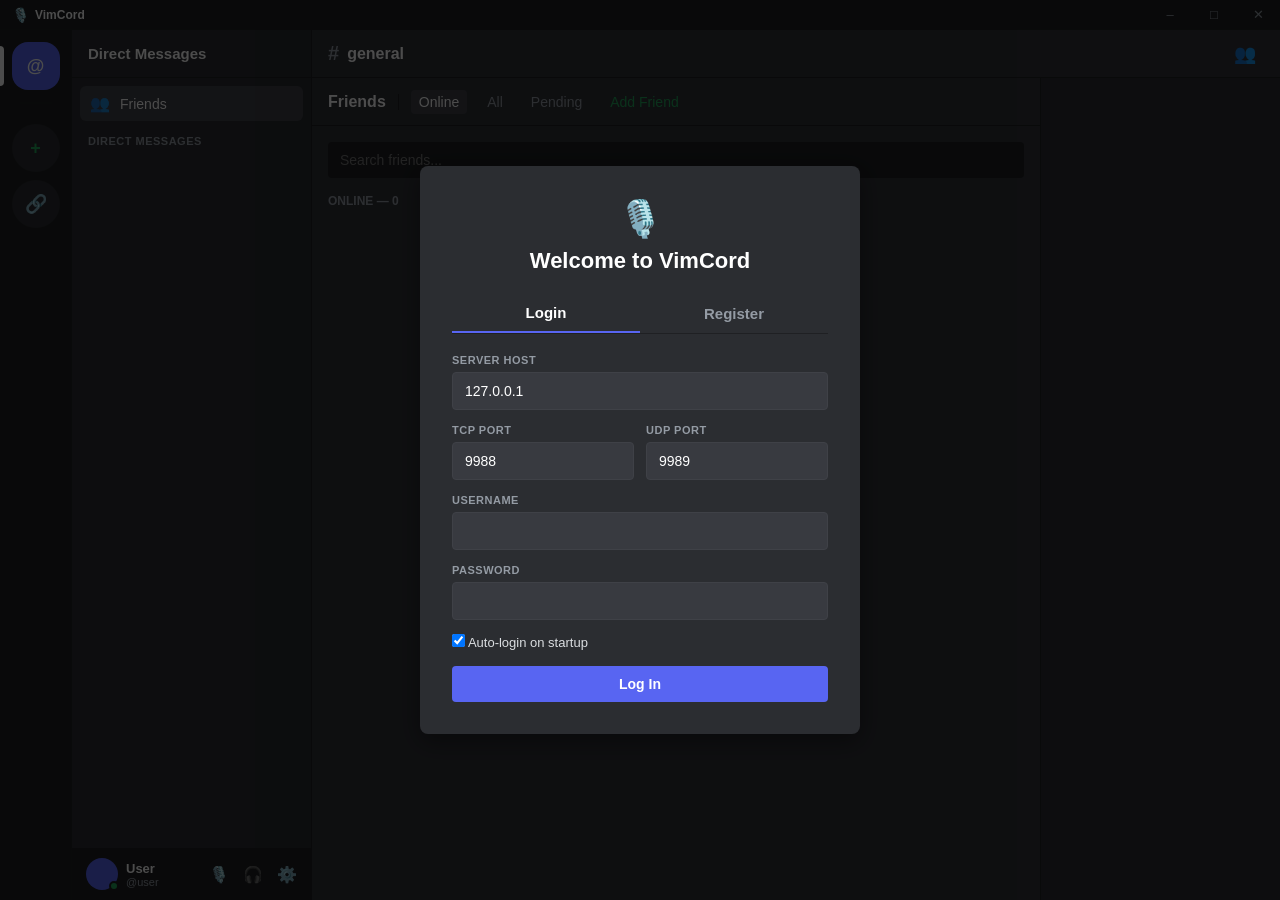
==== vimcord/client/web/index.html @ 722d2dd7 "Migrate client to pywebview, add Ctrl+V clipboard paste, global PTT, background upload & localized t" ====
<!DOCTYPE html>
<html lang="en">
<head>
    <meta charset="UTF-8">
    <meta name="viewport" content="width=device-width, initial-scale=1.0">
    <title>VimCord</title>
    <link rel="stylesheet" href="css/style.css">
</head>
<body class="theme-dark">
    <!-- Window Titlebar -->
    <div id="titlebar">
        <div class="titlebar-drag">
            <span class="app-icon">🎙️</span>
            <span class="app-title">VimCord</span>
            <span id="titlebar-sub"></span>
        </div>
        <div class="titlebar-controls">
            <button class="tb-btn tb-min" id="btn-win-min" title="Minimize">&#8211;</button>
            <button class="tb-btn tb-max" id="btn-win-max" title="Maximize">&#9633;</button>
            <button class="tb-btn tb-close" id="btn-win-close" title="Close to Tray">&#10005;</button>
        </div>
    </div>

    <!-- Main App Container -->
    <div id="app-container">
        <!-- 1. Left Server Rail (72px) -->
        <nav id="server-rail">
            <button class="rail-btn home-btn active" id="btn-rail-home" title="Direct Messages">
                <span class="rail-icon">@</span>
                <div class="pill-indicator"></div>
            </button>
            <div class="rail-separator"></div>
            <div id="server-rail-list"></div>
            <button class="rail-btn add-server-btn" id="btn-rail-add" title="Create a Server">
                <span class="rail-icon">+</span>
            </button>
            <button class="rail-btn join-server-btn" id="btn-rail-join" title="Join Server via Invite">
                <span class="rail-icon">🔗</span>
            </button>
        </nav>

        <!-- 2. Sidebar (240px) -->
        <aside id="sidebar">
            <div id="sidebar-header">
                <div id="sidebar-title">Direct Messages</div>
                <button id="btn-create-channel" class="header-icon-btn hidden" title="Create Channel">+</button>
                <button id="btn-server-invite" class="header-icon-btn hidden" title="Server Invite">🔗</button>
            </div>

            <div id="sidebar-content">
                <!-- Home Sidebar -->
                <div id="home-sidebar" class="sidebar-section">
                    <button class="sidebar-item active" id="btn-tab-friends">
                        <span class="item-icon">👥</span>
                        <span class="item-name" data-i18n="friends">Friends</span>
                        <span id="pending-badge" class="badge hidden">0</span>
                    </button>
                    <div class="sidebar-subheader" data-i18n="direct_messages">DIRECT MESSAGES</div>
                    <div id="dm-list"></div>
                </div>

                <!-- Server Sidebar -->
                <div id="server-sidebar" class="sidebar-section hidden">
                    <div class="sidebar-subheader" data-i18n="text_channels">TEXT CHANNELS</div>
                    <div id="text-channel-list"></div>
                    <div class="sidebar-subheader" data-i18n="voice_channels">VOICE CHANNELS</div>
                    <div id="voice-channel-list"></div>
                </div>
            </div>

            <!-- Voice Connected Bar -->
            <div id="voice-status-bar" class="hidden">
                <div class="voice-status-left">
                    <div class="voice-status-icon">📶</div>
                    <div class="voice-status-info">
                        <div class="voice-status-title" data-i18n="voice_connected">Voice Connected</div>
                        <div id="voice-status-channel" class="voice-status-sub">General / 24ms</div>
                    </div>
                </div>
                <div class="voice-status-actions">
                    <button id="btn-voice-screenshare" class="voice-action-btn" title="Screen Share">🖥️</button>
                    <button id="btn-voice-disconnect" class="voice-action-btn disconnect-btn" title="Disconnect">📞</button>
                </div>
            </div>

            <!-- User Profile Bottom Bar -->
            <div id="user-panel">
                <div id="user-panel-profile">
                    <div class="avatar-wrap">
                        <div id="user-panel-avatar" class="avatar"></div>
                        <div class="status-dot status-online"></div>
                    </div>
                    <div class="user-panel-names">
                        <div id="user-panel-display" class="name-display">User</div>
                        <div id="user-panel-sub" class="name-sub">@user</div>
                    </div>
                </div>
                <div class="user-panel-controls">
                    <button id="btn-toggle-mic" class="control-btn" title="Mute Microphone">🎙️</button>
                    <button id="btn-toggle-deafen" class="control-btn" title="Deafen Audio">🎧</button>
                    <button id="btn-open-settings" class="control-btn" title="Settings">⚙️</button>
                </div>
            </div>
        </aside>

        <!-- 3. Main Workspace Area -->
        <main id="main-content">
            <header id="main-header">
                <div class="header-left">
                    <span id="channel-header-icon" class="header-prefix">#</span>
                    <span id="channel-header-title" class="header-title">general</span>
                    <span id="channel-header-desc" class="header-desc"></span>
                </div>
                <div class="header-right">
                    <button id="btn-header-call" class="header-btn hidden" title="Start Call">📞</button>
                    <button id="btn-toggle-members" class="header-btn" title="Toggle Member List">👥</button>
                </div>
            </header>

            <div id="workspace-container">
                <!-- View 1: Friends View -->
                <div id="view-friends" class="workspace-view">
                    <div class="friends-nav">
                        <div class="friends-tabs">
                            <span class="friends-tab-title" data-i18n="friends">Friends</span>
                            <div class="tab-divider"></div>
                            <button class="friends-tab active" data-tab="online" data-i18n="online">Online</button>
                            <button class="friends-tab" data-tab="all" data-i18n="all">All</button>
                            <button class="friends-tab" data-tab="pending" data-i18n="pending">Pending</button>
                            <button class="friends-tab tab-add" data-tab="add" data-i18n="add_friend">Add Friend</button>
                        </div>
                    </div>
                    <div id="friends-tab-content">
                        <div id="friends-list-container">
                            <div class="search-box">
                                <input type="text" id="friends-search" placeholder="Search friends...">
                            </div>
                            <div class="friends-count-label" id="friends-count-label">ONLINE — 0</div>
                            <div id="friends-items-list"></div>
                        </div>
                        <div id="friends-add-container" class="hidden">
                            <h3 data-i18n="add_friend">ADD FRIEND</h3>
                            <p class="add-desc">You can add friends with their VimCord username.</p>
                            <div class="add-friend-input-box">
                                <input type="text" id="input-add-friend-name" placeholder="Enter username...">
                                <button id="btn-send-friend-req" class="btn-primary">Send Friend Request</button>
                            </div>
                            <div id="add-friend-status" class="status-msg"></div>
                        </div>
                    </div>
                </div>

                <!-- View 2: Chat View -->
                <div id="view-chat" class="workspace-view hidden">
                    <!-- Direct Call Widget -->
                    <div id="dm-call-widget" class="hidden">
                        <div class="dm-call-header">
                            <div class="dm-call-title">
                                <span class="dm-call-pulsing-dot"></span>
                                <span id="dm-call-status-text">In Call</span>
                                <span id="dm-call-timer">00:00</span>
                            </div>
                            <div class="dm-call-controls">
                                <button id="btn-call-screenshare" class="call-ctrl-btn" title="Share Screen">🖥️</button>
                                <button id="btn-call-end" class="call-ctrl-btn call-end-btn" title="End Call">📞</button>
                            </div>
                        </div>
                        <div class="dm-call-stage">
                            <div class="dm-call-card" id="call-card-peer">
                                <div class="call-avatar" id="call-peer-avatar"></div>
                                <div class="call-name" id="call-peer-name">User</div>
                            </div>
                            <div class="dm-call-card" id="call-card-my">
                                <div class="call-avatar" id="call-my-avatar"></div>
                                <div class="call-name" id="call-my-name">You</div>
                            </div>
                            <div id="dm-call-screen-container" class="hidden">
                                <img id="dm-call-screen-img" alt="Screen Stream">
                                <div class="screen-streamer-tag" id="dm-call-streamer-name">Stream</div>
                            </div>
                        </div>
                    </div>

                    <!-- Messages Feed -->
                    <div id="chat-messages-container">
                        <div id="chat-messages-list"></div>
                    </div>

                    <!-- Chat Input Composer -->
                    <div id="chat-composer">
                        <div id="attachment-preview-strip" class="hidden">
                            <div class="preview-thumbnail-box">
                                <img id="preview-thumb-img" class="preview-thumb hidden" alt="Thumb">
                                <div id="preview-thumb-icon" class="preview-thumb-icon">📄</div>
                            </div>
                            <div class="preview-details">
                                <div id="preview-filename" class="preview-name">file.png</div>
                                <div id="preview-filesize" class="preview-size">1.2 MB</div>
                            </div>
                            <button id="btn-clear-attachment" class="preview-clear-btn" title="Remove attachment">&#10005;</button>
                        </div>
                        <div class="composer-box">
                            <button id="btn-attach-file" class="composer-action-btn" title="Attach File (max 25MB)">+</button>
                            <input type="text" id="chat-text-input" placeholder="Send message... (Paste image or file with Ctrl+V)">
                            <button id="btn-voice-msg" class="composer-action-btn voice-record-btn" title="Voice Message">🎙️</button>
                        </div>
                    </div>
                </div>

                <!-- View 3: Voice Stage View -->
                <div id="view-voice-stage" class="workspace-view hidden">
                    <div id="voice-stage-content">
                        <div id="voice-screen-stream-box" class="hidden">
                            <img id="voice-stage-screen-img" alt="Screen Broadcast">
                            <div class="screen-overlay-bar">
                                <span id="voice-stage-streamer-label">Screen Share</span>
                            </div>
                        </div>
                        <div id="voice-participants-grid"></div>
                    </div>
                    <div id="voice-stage-controls">
                        <button id="btn-stage-mute" class="stage-ctrl-btn">🎙️ <span data-i18n="mute_mic">Mute</span></button>
                        <button id="btn-stage-deafen" class="stage-ctrl-btn">🎧 <span data-i18n="deafen_audio">Deafen</span></button>
                        <button id="btn-stage-screen" class="stage-ctrl-btn">🖥️ <span data-i18n="screen_share">Screen</span></button>
                        <button id="btn-stage-leave" class="stage-ctrl-btn btn-danger">📞 <span data-i18n="disconnect">Disconnect</span></button>
                    </div>
                </div>

                <!-- Collapsible Member List -->
                <aside id="member-sidebar">
                    <div id="members-list-content"></div>
                </aside>
            </div>
        </main>
    </div>

    <!-- Modals -->
    <!-- 1. Login/Register Modal -->
    <div id="modal-login" class="modal-overlay">
        <div class="modal-card login-card">
            <div class="modal-logo">🎙️</div>
            <h2 class="modal-title">Welcome to VimCord</h2>
            <div class="login-tabs">
                <button class="login-tab-btn active" id="tab-btn-login">Login</button>
                <button class="login-tab-btn" id="tab-btn-register">Register</button>
            </div>
            <form id="form-auth">
                <div class="input-group">
                    <label>SERVER HOST</label>
                    <input type="text" id="auth-host" value="127.0.0.1" required>
                </div>
                <div class="input-row">
                    <div class="input-group">
                        <label>TCP PORT</label>
                        <input type="number" id="auth-tcp" value="9988" required>
                    </div>
                    <div class="input-group">
                        <label>UDP PORT</label>
                        <input type="number" id="auth-udp" value="9989" required>
                    </div>
                </div>
                <div class="input-group">
                    <label>USERNAME</label>
                    <input type="text" id="auth-username" required autocomplete="username">
                </div>
                <div class="input-group">
                    <label>PASSWORD</label>
                    <input type="password" id="auth-password" required autocomplete="current-password">
                </div>
                <div class="input-row-check" id="row-auto-login">
                    <label><input type="checkbox" id="auth-autologin" checked> Auto-login on startup</label>
                </div>
                <div id="auth-error" class="error-text hidden"></div>
                <button type="submit" id="btn-auth-submit" class="btn-primary btn-block">Log In</button>
            </form>
        </div>
    </div>

    <!-- 2. Settings Modal -->
    <div id="modal-settings" class="modal-overlay hidden">
        <div class="settings-dialog">
            <div class="settings-sidebar">
                <div class="settings-header-label" data-i18n="user_settings">USER SETTINGS</div>
                <button class="settings-nav-item active" data-tab="account" data-i18n="about_me">My Account</button>
                <button class="settings-nav-item" data-tab="voice" data-i18n="voice_channel">Voice & Video</button>
                <button class="settings-nav-item" data-tab="appearance">Appearance</button>
                <div class="settings-divider"></div>
                <button class="settings-nav-item item-logout" id="btn-settings-logout">Log Out</button>
            </div>
            <div class="settings-content">
                <div class="settings-close-wrap">
                    <button class="settings-close-btn" id="btn-close-settings">&#10005; ESC</button>
                </div>

                <!-- Account Settings -->
                <div id="settings-tab-account" class="settings-page">
                    <h2 data-i18n="about_me">My Account</h2>
                    <div class="profile-preview-card">
                        <div id="settings-banner-preview" class="profile-banner-top"></div>
                        <div class="profile-avatar-row">
                            <div id="settings-avatar-preview" class="profile-avatar-large"></div>
                            <div class="profile-names">
                                <div id="settings-disp-preview" class="profile-disp">User</div>
                                <div id="settings-user-preview" class="profile-user">@user</div>
                            </div>
                        </div>
                    </div>
                    <div class="settings-section">
                        <label data-i18n="display_name">DISPLAY NAME</label>
                        <input type="text" id="settings-display-name">
                    </div>
                    <div class="settings-section">
                        <label data-i18n="about_me">ABOUT ME (BIO)</label>
                        <textarea id="settings-bio" rows="2"></textarea>
                    </div>
                    <div class="settings-section">
                        <label>AVATAR COLOR</label>
                        <div class="color-palette" id="avatar-color-palette"></div>
                    </div>
                    <div class="settings-section">
                        <label data-i18n="banner_color">BANNER COLOR</label>
                        <div class="color-palette" id="banner-color-palette"></div>
                    </div>
                    <h3 style="margin-top: 16px;">Change Password</h3>
                    <div class="input-row">
                        <input type="password" id="input-old-pass" placeholder="Current Password">
                        <input type="password" id="input-new-pass" placeholder="New Password">
                    </div>
                    <button class="btn-secondary" id="btn-save-password" style="margin-top: 8px;">Update Password</button>
                    <div style="margin-top: 16px;">
                        <button class="btn-primary" id="btn-save-profile">Save Profile Changes</button>
                    </div>
                </div>

                <!-- Voice & Video Settings -->
                <div id="settings-tab-voice" class="settings-page hidden">
                    <h2>Voice & Video Settings</h2>
                    <div class="settings-section">
                        <label>INPUT DEVICE (MICROPHONE)</label>
                        <select id="select-audio-input"></select>
                    </div>
                    <div class="settings-section">
                        <label>OUTPUT DEVICE (SPEAKERS / HEADPHONES)</label>
                        <select id="select-audio-output"></select>
                    </div>
                    <div class="settings-section">
                        <label>INPUT MODE</label>
                        <div class="radio-card-group">
                            <label class="radio-card">
                                <input type="radio" name="input_mode" value="vad" id="radio-vad" checked>
                                <div>
                                    <div class="radio-title">Voice Activity</div>
                                    <div class="radio-sub">Automatically transmits voice when speaking</div>
                                </div>
                            </label>
                            <label class="radio-card">
                                <input type="radio" name="input_mode" value="ptt" id="radio-ptt">
                                <div>
                                    <div class="radio-title">Push to Talk (PTT)</div>
                                    <div class="radio-sub">Transmits only when assigned keybind is held down</div>
                                </div>
                            </label>
                        </div>
                    </div>
                    <div class="settings-section" id="ptt-keybind-container">
                        <label>SHORTCUT (KEYBIND)</label>
                        <div class="keybind-recorder-box">
                            <div id="ptt-key-display" class="key-badge">Space</div>
                            <button id="btn-record-keybind" class="btn-secondary" data-i18n="record_keybind">Record Keybind</button>
                        </div>
                        <p class="settings-hint">Works in full-screen games, in any language layout, and supports Mouse 3, 4, 5!</p>
                    </div>
                    <div class="settings-section">
                        <label>MIC TEST</label>
                        <div class="mic-test-wrap">
                            <button id="btn-test-mic" class="btn-secondary">Let's Check</button>
                            <div class="mic-level-meter">
                                <div id="mic-level-bar" class="mic-level-fill"></div>
                            </div>
                        </div>
                    </div>
                </div>

                <!-- Appearance Settings -->
                <div id="settings-tab-appearance" class="settings-page hidden">
                    <h2>Appearance</h2>
                    <div class="settings-section">
                        <label>THEME</label>
                        <div class="theme-options">
                            <label class="theme-card">
                                <input type="radio" name="theme_select" value="dark" checked>
                                <div>Dark (Default)</div>
                            </label>
                            <label class="theme-card">
                                <input type="radio" name="theme_select" value="amoled">
                                <div>Midnight (AMOLED)</div>
                            </label>
                            <label class="theme-card">
                                <input type="radio" name="theme_select" value="light">
                                <div>Light</div>
                            </label>
                        </div>
                    </div>
                    <div class="settings-section">
                        <label>LANGUAGE / ЯЗЫК</label>
                        <div class="lang-options">
                            <label class="theme-card">
                                <input type="radio" name="lang_select" value="en" checked>
                                <div>English</div>
                            </label>
                            <label class="theme-card">
                                <input type="radio" name="lang_select" value="ru">
                                <div>Русский</div>
                            </label>
                        </div>
                        <p class="settings-hint">Updates all labels and System Tray menu items immediately.</p>
                    </div>
                </div>
            </div>
        </div>
    </div>

    <!-- 3. Incoming Call Modal -->
    <div id="modal-incoming-call" class="modal-overlay hidden">
        <div class="modal-card incoming-call-card">
            <div class="caller-avatar-pulse">
                <div id="incoming-caller-avatar" class="avatar-large"></div>
            </div>
            <h2 id="incoming-caller-name">Alice</h2>
            <p>Incoming VimCord Call...</p>
            <div class="incoming-call-actions">
                <button id="btn-accept-call" class="btn-circle btn-call-accept" title="Accept">📞</button>
                <button id="btn-decline-call" class="btn-circle btn-call-decline" title="Decline">✕</button>
            </div>
        </div>
    </div>

    <!-- 4. Create Room / Channel Modal -->
    <div id="modal-prompt" class="modal-overlay hidden">
        <div class="modal-card prompt-card">
            <h3 id="prompt-title">Create Channel</h3>
            <p id="prompt-desc">Enter name:</p>
            <input type="text" id="prompt-input" style="width: 100%; margin: 12px 0;">
            <div class="modal-actions">
                <button id="btn-prompt-cancel" class="btn-secondary">Cancel</button>
                <button id="btn-prompt-confirm" class="btn-primary">Create</button>
            </div>
        </div>
    </div>

    <!-- 5. Lightbox Modal -->
    <div id="lightbox-modal" class="modal-overlay hidden">
        <div class="lightbox-content">
            <img id="lightbox-img" src="" alt="Full view">
            <button id="btn-close-lightbox" class="lightbox-close">&#10005;</button>
        </div>
    </div>

    <!-- Toast Notification Container -->
    <div id="toast-container"></div>

    <script src="js/app.js"></script>
</body>
</html>
---- vimcord/client/web/css/style.css ----
/* Discord-Inspired Stylesheet for VimCord Desktop (pywebview) */

:root {
    --bg-main: #313338;
    --bg-sidebar: #2b2d31;
    --bg-nav: #1e1f22;
    --bg-panel: #1e1f22;
    --bg-input: #383a40;
    --bg-card: #2b2d31;
    --bg-hover: #35373c;
    --bg-selected: #404249;
    --border-color: #1f2023;
    --border-input: #3f4147;
    --text-bright: #ffffff;
    --text-normal: #dbdee1;
    --text-muted: #949ba4;
    --accent: #5865F2;
    --accent-hover: #4752c4;
    --green: #23a55a;
    --green-hover: #1f9250;
    --red: #f23f43;
    --red-hover: #da373c;
}

body.theme-amoled {
    --bg-main: #000000;
    --bg-sidebar: #08080a;
    --bg-nav: #000000;
    --bg-panel: #000000;
    --bg-input: #0e0f12;
    --bg-card: #0e0f12;
    --bg-hover: #141418;
    --bg-selected: #232428;
    --border-color: #16171a;
    --border-input: #22242a;
    --text-bright: #ffffff;
    --text-normal: #e3e5e8;
    --text-muted: #8a8e94;
}

body.theme-light {
    --bg-main: #ffffff;
    --bg-sidebar: #f2f3f5;
    --bg-nav: #e3e5e8;
    --bg-panel: #f2f3f5;
    --bg-input: #ebedef;
    --bg-card: #f2f3f5;
    --bg-hover: #e0e2e5;
    --bg-selected: #d1d4d8;
    --border-color: #d1d3d6;
    --border-input: #c4c9ce;
    --text-bright: #060607;
    --text-normal: #2e3338;
    --text-muted: #5c5f66;
}

* {
    box-sizing: border-box;
    margin: 0;
    padding: 0;
    font-family: 'Segoe UI', -apple-system, BlinkMacSystemFont, Roboto, Helvetica, Arial, sans-serif;
    user-select: none;
    -webkit-user-drag: none;
}

body {
    background-color: var(--bg-main);
    color: var(--text-normal);
    overflow: hidden;
    height: 100vh;
    width: 100vw;
    display: flex;
    flex-direction: column;
}

/* Custom Scrollbars */
::-webkit-scrollbar {
    width: 8px;
    height: 8px;
}
::-webkit-scrollbar-track {
    background: transparent;
}
::-webkit-scrollbar-thumb {
    background: #1a1b1e;
    border-radius: 4px;
}
::-webkit-scrollbar-thumb:hover {
    background: #111214;
}

/* Titlebar */
#titlebar {
    height: 30px;
    background-color: var(--bg-nav);
    display: flex;
    justify-content: space-between;
    align-items: center;
    border-bottom: 1px solid var(--border-color);
    z-index: 999;
}
.titlebar-drag {
    flex: 1;
    height: 100%;
    display: flex;
    align-items: center;
    padding-left: 12px;
    font-size: 12px;
    font-weight: 600;
    color: var(--text-muted);
    cursor: default;
}
.app-icon {
    margin-right: 6px;
    font-size: 14px;
}
.app-title {
    color: var(--text-bright);
    margin-right: 8px;
}
.titlebar-controls {
    display: flex;
    height: 100%;
}
.tb-btn {
    width: 44px;
    height: 100%;
    background: transparent;
    border: none;
    color: var(--text-muted);
    font-size: 13px;
    cursor: pointer;
    display: flex;
    align-items: center;
    justify-content: center;
    transition: background 0.15s, color 0.15s;
}
.tb-btn:hover {
    background: var(--bg-hover);
    color: var(--text-bright);
}
.tb-close:hover {
    background: var(--red);
    color: #ffffff;
}

/* App Layout */
#app-container {
    flex: 1;
    display: flex;
    overflow: hidden;
}

/* 1. Server Rail */
#server-rail {
    width: 72px;
    background-color: var(--bg-nav);
    display: flex;
    flex-direction: column;
    align-items: center;
    padding: 12px 0;
    gap: 8px;
    border-right: 1px solid var(--border-color);
    overflow-y: auto;
    flex-shrink: 0;
}
.rail-btn {
    width: 48px;
    height: 48px;
    border-radius: 24px;
    background-color: var(--bg-card);
    color: var(--text-normal);
    border: none;
    font-size: 18px;
    font-weight: bold;
    cursor: pointer;
    display: flex;
    align-items: center;
    justify-content: center;
    position: relative;
    transition: border-radius 0.2s, background-color 0.2s, color 0.2s;
}
.rail-btn:hover, .rail-btn.active {
    border-radius: 16px;
    background-color: var(--accent);
    color: #ffffff;
}
.add-server-btn {
    color: var(--green);
}
.add-server-btn:hover {
    background-color: var(--green);
    color: #ffffff;
}
.rail-separator {
    width: 32px;
    height: 2px;
    background-color: var(--border-color);
    margin: 4px 0;
}
.pill-indicator {
    position: absolute;
    left: -12px;
    width: 4px;
    height: 0;
    background-color: #ffffff;
    border-radius: 0 4px 4px 0;
    transition: height 0.2s;
}
.rail-btn.active .pill-indicator {
    height: 40px;
}
.rail-btn:hover .pill-indicator {
    height: 20px;
}

/* 2. Sidebar */
#sidebar {
    width: 240px;
    background-color: var(--bg-sidebar);
    display: flex;
    flex-direction: column;
    border-right: 1px solid var(--border-color);
    flex-shrink: 0;
}
#sidebar-header {
    height: 48px;
    padding: 0 16px;
    display: flex;
    align-items: center;
    justify-content: space-between;
    border-bottom: 1px solid var(--border-color);
    font-weight: bold;
    font-size: 15px;
    color: var(--text-bright);
}
.header-icon-btn {
    background: transparent;
    border: none;
    color: var(--text-muted);
    font-size: 16px;
    cursor: pointer;
    border-radius: 4px;
    padding: 2px 6px;
}
.header-icon-btn:hover {
    color: var(--text-bright);
    background: var(--bg-hover);
}
#sidebar-content {
    flex: 1;
    overflow-y: auto;
    padding: 8px 8px;
}
.sidebar-subheader {
    font-size: 11px;
    font-weight: 700;
    color: var(--text-muted);
    padding: 12px 8px 4px 8px;
    letter-spacing: 0.5px;
}
.sidebar-item {
    width: 100%;
    padding: 8px 10px;
    display: flex;
    align-items: center;
    gap: 10px;
    background: transparent;
    border: none;
    border-radius: 6px;
    color: var(--text-muted);
    font-size: 14px;
    font-weight: 500;
    cursor: pointer;
    margin-bottom: 2px;
    text-align: left;
    transition: background 0.15s, color 0.15s;
}
.sidebar-item:hover {
    background-color: var(--bg-hover);
    color: var(--text-normal);
}
.sidebar-item.active {
    background-color: var(--bg-selected);
    color: var(--text-bright);
}
.sidebar-item .item-icon {
    font-size: 16px;
    opacity: 0.8;
}
.sidebar-item .item-name {
    flex: 1;
    overflow: hidden;
    text-overflow: ellipsis;
    white-space: nowrap;
}
.badge {
    background: var(--red);
    color: #fff;
    font-size: 11px;
    font-weight: bold;
    border-radius: 10px;
    padding: 1px 6px;
}

/* Voice Connected Status Bar */
#voice-status-bar {
    background-color: var(--bg-panel);
    border-top: 1px solid var(--border-color);
    border-bottom: 1px solid var(--border-color);
    padding: 8px 10px;
    display: flex;
    align-items: center;
    justify-content: space-between;
}
.voice-status-left {
    display: flex;
    align-items: center;
    gap: 8px;
}
.voice-status-icon {
    color: var(--green);
    font-size: 18px;
}
.voice-status-title {
    font-size: 12px;
    font-weight: 700;
    color: var(--green);
}
.voice-status-sub {
    font-size: 11px;
    color: var(--text-muted);
}
.voice-status-actions {
    display: flex;
    gap: 4px;
}
.voice-action-btn {
    background: transparent;
    border: none;
    font-size: 16px;
    cursor: pointer;
    padding: 4px 6px;
    border-radius: 4px;
}
.voice-action-btn:hover {
    background: var(--bg-hover);
}
.disconnect-btn:hover {
    background: var(--red);
    color: #fff;
}

/* User Panel */
#user-panel {
    height: 52px;
    background-color: var(--bg-panel);
    display: flex;
    align-items: center;
    justify-content: space-between;
    padding: 0 8px;
}
#user-panel-profile {
    display: flex;
    align-items: center;
    gap: 8px;
    cursor: pointer;
    border-radius: 4px;
    padding: 4px 6px;
    flex: 1;
    min-width: 0;
}
#user-panel-profile:hover {
    background: var(--bg-hover);
}
.avatar-wrap {
    position: relative;
    width: 32px;
    height: 32px;
    flex-shrink: 0;
}
.avatar {
    width: 32px;
    height: 32px;
    border-radius: 50%;
    background-color: var(--accent);
    display: flex;
    align-items: center;
    justify-content: center;
    font-weight: bold;
    color: #fff;
    background-size: cover;
    background-position: center;
}
.status-dot {
    position: absolute;
    bottom: -1px;
    right: -1px;
    width: 10px;
    height: 10px;
    border-radius: 50%;
    border: 2px solid var(--bg-panel);
}
.status-online { background-color: var(--green); }
.status-offline { background-color: var(--text-muted); }

.user-panel-names {
    overflow: hidden;
    min-width: 0;
}
.name-display {
    font-size: 13px;
    font-weight: 600;
    color: var(--text-bright);
    white-space: nowrap;
    text-overflow: ellipsis;
    overflow: hidden;
}
.name-sub {
    font-size: 11px;
    color: var(--text-muted);
    white-space: nowrap;
    text-overflow: ellipsis;
    overflow: hidden;
}
.user-panel-controls {
    display: flex;
    gap: 2px;
}
.control-btn {
    width: 32px;
    height: 32px;
    background: transparent;
    border: none;
    border-radius: 4px;
    color: var(--text-muted);
    font-size: 16px;
    cursor: pointer;
    display: flex;
    align-items: center;
    justify-content: center;
}
.control-btn:hover {
    background-color: var(--bg-hover);
    color: var(--text-bright);
}
.control-btn.active-red {
    color: var(--red);
}

/* 3. Main Stage Content */
#main-content {
    flex: 1;
    display: flex;
    flex-direction: column;
    background-color: var(--bg-main);
    overflow: hidden;
}
#main-header {
    height: 48px;
    padding: 0 16px;
    display: flex;
    align-items: center;
    justify-content: space-between;
    border-bottom: 1px solid var(--border-color);
}
.header-left {
    display: flex;
    align-items: center;
    gap: 8px;
}
.header-prefix {
    font-size: 20px;
    font-weight: 600;
    color: var(--text-muted);
}
.header-title {
    font-size: 16px;
    font-weight: bold;
    color: var(--text-bright);
}
.header-desc {
    font-size: 12px;
    color: var(--text-muted);
    margin-left: 12px;
    border-left: 1px solid var(--border-color);
    padding-left: 12px;
}
.header-btn {
    background: transparent;
    border: none;
    color: var(--text-muted);
    font-size: 18px;
    cursor: pointer;
    padding: 6px 8px;
    border-radius: 4px;
}
.header-btn:hover {
    color: var(--text-bright);
    background: var(--bg-hover);
}

#workspace-container {
    flex: 1;
    display: flex;
    overflow: hidden;
}
.workspace-view {
    flex: 1;
    display: flex;
    flex-direction: column;
    overflow: hidden;
}

/* Friends View */
.friends-nav {
    height: 48px;
    border-bottom: 1px solid var(--border-color);
    display: flex;
    align-items: center;
    padding: 0 16px;
}
.friends-tabs {
    display: flex;
    align-items: center;
    gap: 12px;
}
.friends-tab-title {
    font-weight: bold;
    color: var(--text-bright);
}
.tab-divider {
    width: 1px;
    height: 16px;
    background: var(--border-color);
}
.friends-tab {
    background: transparent;
    border: none;
    color: var(--text-muted);
    font-size: 14px;
    font-weight: 500;
    padding: 4px 8px;
    border-radius: 4px;
    cursor: pointer;
}
.friends-tab:hover {
    background: var(--bg-hover);
    color: var(--text-normal);
}
.friends-tab.active {
    background: var(--bg-selected);
    color: var(--text-bright);
}
.friends-tab.tab-add {
    color: var(--green);
}
.friends-tab.tab-add.active {
    background: transparent;
    color: var(--green);
}

#friends-tab-content {
    flex: 1;
    overflow-y: auto;
    padding: 16px;
}
.search-box {
    margin-bottom: 16px;
}
.search-box input, .add-friend-input-box input {
    width: 100%;
    background: var(--bg-panel);
    border: none;
    border-radius: 4px;
    padding: 10px 12px;
    color: var(--text-bright);
    font-size: 14px;
    outline: none;
}
.friends-count-label {
    font-size: 12px;
    font-weight: 700;
    color: var(--text-muted);
    margin-bottom: 12px;
}
.friend-row {
    display: flex;
    align-items: center;
    justify-content: space-between;
    padding: 10px 12px;
    border-top: 1px solid var(--border-color);
    border-radius: 8px;
}
.friend-row:hover {
    background: var(--bg-hover);
}
.friend-info {
    display: flex;
    align-items: center;
    gap: 12px;
}
.friend-names .disp-name {
    font-size: 14px;
    font-weight: 600;
    color: var(--text-bright);
}
.friend-names .user-handle {
    font-size: 12px;
    color: var(--text-muted);
}
.friend-actions {
    display: flex;
    gap: 8px;
}
.circle-btn {
    width: 36px;
    height: 36px;
    border-radius: 50%;
    background: var(--bg-panel);
    border: none;
    color: var(--text-normal);
    font-size: 16px;
    cursor: pointer;
    display: flex;
    align-items: center;
    justify-content: center;
}
.circle-btn:hover {
    background: var(--accent);
    color: #fff;
}

/* Chat View */
#view-chat {
    flex: 1;
    display: flex;
    flex-direction: column;
}

/* Direct Call Overlay Widget */
#dm-call-widget {
    background: var(--bg-panel);
    border-bottom: 1px solid var(--border-color);
    padding: 12px;
    display: flex;
    flex-direction: column;
    gap: 10px;
}
.dm-call-header {
    display: flex;
    justify-content: space-between;
    align-items: center;
}
.dm-call-title {
    display: flex;
    align-items: center;
    gap: 8px;
    font-size: 13px;
    font-weight: bold;
    color: var(--green);
}
.dm-call-pulsing-dot {
    width: 8px;
    height: 8px;
    border-radius: 50%;
    background: var(--green);
    animation: pulse 1.5s infinite;
}
@keyframes pulse {
    0% { transform: scale(0.9); opacity: 0.7; }
    50% { transform: scale(1.3); opacity: 1; }
    100% { transform: scale(0.9); opacity: 0.7; }
}
.dm-call-controls {
    display: flex;
    gap: 6px;
}
.call-ctrl-btn {
    background: var(--bg-hover);
    border: none;
    color: #fff;
    padding: 6px 10px;
    border-radius: 4px;
    cursor: pointer;
}
.call-end-btn {
    background: var(--red);
}
.call-end-btn:hover {
    background: var(--red-hover);
}
.dm-call-stage {
    display: flex;
    gap: 12px;
    justify-content: center;
    align-items: center;
}
.dm-call-card {
    background: var(--bg-card);
    border-radius: 8px;
    padding: 12px 20px;
    display: flex;
    flex-direction: column;
    align-items: center;
    gap: 8px;
    min-width: 120px;
}
.call-avatar {
    width: 48px;
    height: 48px;
    border-radius: 50%;
    background: var(--accent);
    display: flex;
    align-items: center;
    justify-content: center;
    font-size: 20px;
    font-weight: bold;
    color: #fff;
    background-size: cover;
}
.dm-call-card.speaking .call-avatar {
    box-shadow: 0 0 0 3px var(--green);
}
#dm-call-screen-container {
    position: relative;
    max-height: 240px;
    border-radius: 6px;
    overflow: hidden;
}
#dm-call-screen-img {
    max-height: 240px;
    display: block;
}

/* Chat Messages Feed */
#chat-messages-container {
    flex: 1;
    overflow-y: auto;
    padding: 16px;
    display: flex;
    flex-direction: column;
}
.message-group {
    display: flex;
    gap: 16px;
    padding: 6px 0;
    border-radius: 4px;
}
.message-group:hover {
    background: rgba(0,0,0,0.06);
}
.msg-avatar {
    width: 40px;
    height: 40px;
    border-radius: 50%;
    background: var(--accent);
    display: flex;
    align-items: center;
    justify-content: center;
    font-weight: bold;
    color: #fff;
    flex-shrink: 0;
    background-size: cover;
}
.msg-content-wrap {
    flex: 1;
    min-width: 0;
}
.msg-header {
    display: flex;
    align-items: baseline;
    gap: 8px;
    margin-bottom: 4px;
}
.msg-author {
    font-size: 14px;
    font-weight: 600;
    color: var(--text-bright);
    cursor: pointer;
}
.msg-author:hover {
    text-decoration: underline;
}
.msg-timestamp {
    font-size: 11px;
    color: var(--text-muted);
}
.msg-delete-btn {
    background: transparent;
    border: none;
    color: var(--text-muted);
    font-size: 12px;
    cursor: pointer;
    margin-left: auto;
    opacity: 0;
}
.message-group:hover .msg-delete-btn {
    opacity: 1;
}
.msg-delete-btn:hover {
    color: var(--red);
}
.msg-text {
    font-size: 14px;
    line-height: 1.4;
    color: var(--text-normal);
    word-break: break-word;
    user-select: text;
}
.msg-img-preview {
    max-width: 400px;
    max-height: 300px;
    border-radius: 8px;
    margin-top: 6px;
    cursor: pointer;
    display: block;
}

/* File Attachment Card */
.msg-file-card {
    display: inline-flex;
    align-items: center;
    gap: 12px;
    background: var(--bg-panel);
    border: 1px solid var(--border-color);
    border-radius: 8px;
    padding: 10px 14px;
    margin-top: 6px;
}
.file-card-icon {
    font-size: 24px;
}
.file-card-details .file-name {
    font-size: 14px;
    font-weight: 600;
    color: var(--accent);
}
.file-card-details .file-size {
    font-size: 11px;
    color: var(--text-muted);
}
.file-download-btn {
    background: var(--accent);
    color: #fff;
    border: none;
    border-radius: 4px;
    padding: 6px 12px;
    font-size: 12px;
    font-weight: 600;
    cursor: pointer;
}
.file-download-btn:hover {
    background: var(--accent-hover);
}

/* Voice Message Player Card */
.msg-voice-card {
    display: inline-flex;
    align-items: center;
    gap: 10px;
    background: var(--bg-panel);
    border-radius: 20px;
    padding: 8px 14px;
    margin-top: 6px;
}
.voice-play-btn {
    background: var(--accent);
    border: none;
    color: #fff;
    width: 28px;
    height: 28px;
    border-radius: 50%;
    cursor: pointer;
    display: flex;
    align-items: center;
    justify-content: center;
}
.voice-wave {
    font-size: 12px;
    color: var(--text-normal);
}
.voice-dur {
    font-size: 11px;
    color: var(--text-muted);
}

/* Chat Composer */
#chat-composer {
    padding: 0 16px 16px 16px;
}
#attachment-preview-strip {
    background: var(--bg-input);
    border-radius: 8px 8px 0 0;
    padding: 8px 12px;
    display: flex;
    align-items: center;
    gap: 12px;
    border-bottom: 1px solid var(--border-color);
}
.preview-thumbnail-box {
    width: 38px;
    height: 38px;
    border-radius: 4px;
    overflow: hidden;
    display: flex;
    align-items: center;
    justify-content: center;
    background: var(--bg-panel);
}
.preview-thumb {
    width: 100%;
    height: 100%;
    object-fit: cover;
}
.preview-thumb-icon {
    font-size: 20px;
}
.preview-details {
    flex: 1;
}
.preview-name {
    font-size: 13px;
    font-weight: 600;
    color: var(--text-bright);
}
.preview-size {
    font-size: 11px;
    color: var(--text-muted);
}
.preview-clear-btn {
    background: transparent;
    border: none;
    color: var(--text-muted);
    font-size: 16px;
    cursor: pointer;
}
.preview-clear-btn:hover {
    color: var(--red);
}

.composer-box {
    background: var(--bg-input);
    border-radius: 8px;
    display: flex;
    align-items: center;
    padding: 2px 12px;
}
#attachment-preview-strip:not(.hidden) + .composer-box {
    border-top-left-radius: 0;
    border-top-right-radius: 0;
}
.composer-action-btn {
    background: transparent;
    border: none;
    color: var(--text-muted);
    font-size: 20px;
    cursor: pointer;
    padding: 6px;
    display: flex;
    align-items: center;
    justify-content: center;
}
.composer-action-btn:hover {
    color: var(--text-bright);
}
#chat-text-input {
    flex: 1;
    background: transparent;
    border: none;
    padding: 10px 8px;
    color: var(--text-bright);
    font-size: 14px;
    outline: none;
    user-select: text;
}
.voice-record-btn.recording {
    background: var(--red);
    color: #fff;
    border-radius: 14px;
    padding: 4px 8px;
    font-size: 12px;
    font-weight: bold;
}

/* Voice Channel Stage */
#view-voice-stage {
    background: var(--bg-main);
    display: flex;
    flex-direction: column;
}
#voice-stage-content {
    flex: 1;
    overflow-y: auto;
    padding: 20px;
    display: flex;
    flex-direction: column;
    align-items: center;
    justify-content: center;
}
#voice-screen-stream-box {
    position: relative;
    max-width: 800px;
    width: 100%;
    margin-bottom: 16px;
    border-radius: 8px;
    overflow: hidden;
    background: #000;
}
#voice-stage-screen-img {
    width: 100%;
    display: block;
}
.screen-overlay-bar {
    position: absolute;
    bottom: 0;
    left: 0;
    right: 0;
    background: rgba(0,0,0,0.6);
    padding: 6px 12px;
    display: flex;
    justify-content: space-between;
    align-items: center;
    color: #fff;
    font-size: 12px;
}
#voice-participants-grid {
    display: grid;
    grid-template-columns: repeat(auto-fill, minmax(140px, 1fr));
    gap: 16px;
    width: 100%;
    max-width: 900px;
}
.voice-card {
    background: var(--bg-card);
    border-radius: 8px;
    padding: 16px;
    display: flex;
    flex-direction: column;
    align-items: center;
    gap: 10px;
    position: relative;
    transition: box-shadow 0.15s;
}
.voice-card.speaking {
    box-shadow: 0 0 0 2px var(--green);
}
.voice-card-avatar {
    width: 64px;
    height: 64px;
    border-radius: 50%;
    background: var(--accent);
    display: flex;
    align-items: center;
    justify-content: center;
    font-size: 26px;
    font-weight: bold;
    color: #fff;
    background-size: cover;
}
.voice-card-name {
    font-size: 13px;
    font-weight: 600;
    color: var(--text-bright);
}
#voice-stage-controls {
    height: 64px;
    background: var(--bg-panel);
    display: flex;
    align-items: center;
    justify-content: center;
    gap: 12px;
}
.stage-ctrl-btn {
    background: var(--bg-hover);
    color: var(--text-bright);
    border: none;
    border-radius: 8px;
    padding: 8px 16px;
    font-size: 14px;
    font-weight: 600;
    cursor: pointer;
    display: flex;
    align-items: center;
    gap: 6px;
}
.stage-ctrl-btn:hover {
    background: var(--bg-selected);
}
.stage-ctrl-btn.btn-danger {
    background: var(--red);
    color: #fff;
}
.stage-ctrl-btn.btn-danger:hover {
    background: var(--red-hover);
}

/* Member List (Right 240px) */
#member-sidebar {
    width: 240px;
    background: var(--bg-sidebar);
    border-left: 1px solid var(--border-color);
    overflow-y: auto;
    padding: 16px 8px;
}
.member-group-title {
    font-size: 11px;
    font-weight: 700;
    color: var(--text-muted);
    padding: 8px 8px 4px 8px;
}
.member-item {
    display: flex;
    align-items: center;
    gap: 10px;
    padding: 6px 8px;
    border-radius: 4px;
    cursor: pointer;
}
.member-item:hover {
    background: var(--bg-hover);
}
.member-item .member-name {
    font-size: 13px;
    font-weight: 500;
    color: var(--text-normal);
}

/* Modals */
.modal-overlay {
    position: fixed;
    top: 0;
    left: 0;
    right: 0;
    bottom: 0;
    background: rgba(0,0,0,0.7);
    display: flex;
    align-items: center;
    justify-content: center;
    z-index: 1000;
}
.hidden {
    display: none !important;
}

/* Login Card */
.modal-card {
    background: var(--bg-card);
    border-radius: 8px;
    padding: 32px;
    width: 100%;
    max-width: 440px;
    box-shadow: 0 8px 24px rgba(0,0,0,0.4);
}
.login-card {
    text-align: center;
}
.modal-logo {
    font-size: 36px;
    margin-bottom: 8px;
}
.modal-title {
    color: var(--text-bright);
    margin-bottom: 20px;
    font-size: 22px;
}
.login-tabs {
    display: flex;
    border-bottom: 1px solid var(--border-color);
    margin-bottom: 20px;
}
.login-tab-btn {
    flex: 1;
    background: transparent;
    border: none;
    padding: 10px;
    color: var(--text-muted);
    font-size: 15px;
    font-weight: 600;
    cursor: pointer;
}
.login-tab-btn.active {
    color: var(--text-bright);
    border-bottom: 2px solid var(--accent);
}

.input-group {
    text-align: left;
    margin-bottom: 14px;
}
.input-group label, .settings-section label {
    display: block;
    font-size: 11px;
    font-weight: 700;
    color: var(--text-muted);
    margin-bottom: 6px;
    letter-spacing: 0.5px;
}
.input-group input, .settings-section input, .settings-section textarea, .settings-section select {
    width: 100%;
    background: var(--bg-input);
    border: 1px solid var(--border-input);
    border-radius: 4px;
    padding: 10px 12px;
    color: var(--text-bright);
    font-size: 14px;
    outline: none;
}
.input-group input:focus, .settings-section input:focus {
    border-color: var(--accent);
}
.input-row {
    display: flex;
    gap: 12px;
}
.input-row-check {
    text-align: left;
    font-size: 13px;
    color: var(--text-normal);
    margin-bottom: 16px;
}
.btn-primary {
    background: var(--accent);
    color: #fff;
    border: none;
    border-radius: 4px;
    padding: 10px 16px;
    font-size: 14px;
    font-weight: 600;
    cursor: pointer;
    transition: background 0.15s;
}
.btn-primary:hover {
    background: var(--accent-hover);
}
.btn-secondary {
    background: var(--bg-hover);
    color: var(--text-bright);
    border: none;
    border-radius: 4px;
    padding: 8px 14px;
    font-size: 13px;
    font-weight: 600;
    cursor: pointer;
}
.btn-secondary:hover {
    background: var(--bg-selected);
}
.btn-block {
    width: 100%;
}
.error-text {
    color: var(--red);
    font-size: 13px;
    margin-bottom: 12px;
}

/* Settings Dialog */
.settings-dialog {
    background: var(--bg-main);
    width: 90vw;
    max-width: 960px;
    height: 85vh;
    border-radius: 8px;
    display: flex;
    overflow: hidden;
    box-shadow: 0 12px 36px rgba(0,0,0,0.5);
}
.settings-sidebar {
    width: 220px;
    background: var(--bg-sidebar);
    padding: 30px 16px;
    display: flex;
    flex-direction: column;
    gap: 4px;
    border-right: 1px solid var(--border-color);
}
.settings-header-label {
    font-size: 11px;
    font-weight: 700;
    color: var(--text-muted);
    padding: 0 8px 8px 8px;
}
.settings-nav-item {
    background: transparent;
    border: none;
    border-radius: 4px;
    padding: 8px 10px;
    text-align: left;
    color: var(--text-muted);
    font-size: 14px;
    font-weight: 500;
    cursor: pointer;
}
.settings-nav-item:hover {
    background: var(--bg-hover);
    color: var(--text-normal);
}
.settings-nav-item.active {
    background: var(--bg-selected);
    color: var(--text-bright);
}
.item-logout {
    color: var(--red);
}
.item-logout:hover {
    background: rgba(242,63,67,0.1);
    color: var(--red);
}
.settings-divider {
    height: 1px;
    background: var(--border-color);
    margin: 8px 0;
}
.settings-content {
    flex: 1;
    overflow-y: auto;
    padding: 30px 40px;
    position: relative;
}
.settings-close-wrap {
    position: absolute;
    top: 24px;
    right: 32px;
}
.settings-close-btn {
    background: transparent;
    border: 2px solid var(--text-muted);
    border-radius: 50%;
    width: 36px;
    height: 36px;
    color: var(--text-muted);
    font-size: 11px;
    font-weight: bold;
    cursor: pointer;
}
.settings-close-btn:hover {
    border-color: var(--text-bright);
    color: var(--text-bright);
}
.settings-page h2 {
    color: var(--text-bright);
    margin-bottom: 20px;
    font-size: 20px;
}
.settings-section {
    margin-bottom: 20px;
}
.profile-preview-card {
    background: var(--bg-panel);
    border-radius: 8px;
    overflow: hidden;
    margin-bottom: 20px;
}
.profile-banner-top {
    height: 80px;
    background: var(--accent);
}
.profile-avatar-row {
    padding: 0 16px 16px 16px;
    display: flex;
    align-items: flex-end;
    gap: 16px;
    margin-top: -32px;
}
.profile-avatar-large {
    width: 72px;
    height: 72px;
    border-radius: 50%;
    border: 6px solid var(--bg-panel);
    background: var(--accent);
    background-size: cover;
}
.profile-names .profile-disp {
    font-size: 18px;
    font-weight: bold;
    color: var(--text-bright);
}
.profile-names .profile-user {
    font-size: 13px;
    color: var(--text-muted);
}
.color-palette {
    display: flex;
    gap: 8px;
    flex-wrap: wrap;
}
.color-swatch {
    width: 32px;
    height: 32px;
    border-radius: 6px;
    cursor: pointer;
    border: 2px solid transparent;
}
.color-swatch.active {
    border-color: #fff;
}
.radio-card-group, .theme-options, .lang-options {
    display: flex;
    gap: 12px;
}
.radio-card, .theme-card {
    flex: 1;
    background: var(--bg-input);
    border: 1px solid var(--border-input);
    border-radius: 6px;
    padding: 12px;
    cursor: pointer;
    display: flex;
    align-items: center;
    gap: 10px;
    color: var(--text-normal);
}
.keybind-recorder-box {
    display: flex;
    align-items: center;
    gap: 12px;
}
.key-badge {
    background: var(--bg-input);
    border: 1px solid var(--border-input);
    border-radius: 4px;
    padding: 8px 16px;
    font-size: 14px;
    font-weight: bold;
    color: var(--text-bright);
    min-width: 80px;
    text-align: center;
}
.key-badge.pulsing {
    border-color: var(--accent);
    color: var(--accent);
    animation: pulse 1s infinite;
}
.settings-hint {
    font-size: 12px;
    color: var(--text-muted);
    margin-top: 6px;
}
.mic-test-wrap {
    display: flex;
    align-items: center;
    gap: 16px;
}
.mic-level-meter {
    flex: 1;
    height: 12px;
    background: var(--bg-input);
    border-radius: 6px;
    overflow: hidden;
}
.mic-level-fill {
    width: 0%;
    height: 100%;
    background: var(--green);
    transition: width 0.08s;
}

/* Incoming Call Modal */
.incoming-call-card {
    text-align: center;
}
.caller-avatar-pulse {
    display: inline-block;
    border-radius: 50%;
    padding: 6px;
    margin-bottom: 12px;
    animation: pulse 1.5s infinite;
}
.avatar-large {
    width: 80px;
    height: 80px;
    border-radius: 50%;
    background: var(--accent);
    background-size: cover;
}
.incoming-call-actions {
    display: flex;
    justify-content: center;
    gap: 24px;
    margin-top: 24px;
}
.btn-circle {
    width: 56px;
    height: 56px;
    border-radius: 50%;
    border: none;
    color: #fff;
    font-size: 24px;
    cursor: pointer;
    display: flex;
    align-items: center;
    justify-content: center;
}
.btn-call-accept { background: var(--green); }
.btn-call-accept:hover { background: var(--green-hover); }
.btn-call-decline { background: var(--red); }
.btn-call-decline:hover { background: var(--red-hover); }

/* Lightbox */
.lightbox-content {
    position: relative;
    max-width: 90vw;
    max-height: 90vh;
}
.lightbox-content img {
    max-width: 90vw;
    max-height: 90vh;
    border-radius: 6px;
}
.lightbox-close {
    position: absolute;
    top: -36px;
    right: 0;
    background: transparent;
    border: none;
    color: #fff;
    font-size: 24px;
    cursor: pointer;
}

/* Toast Container */
#toast-container {
    position: fixed;
    bottom: 24px;
    right: 24px;
    display: flex;
    flex-direction: column;
    gap: 8px;
    z-index: 9999;
}
.toast {
    background: var(--bg-panel);
    border-left: 4px solid var(--accent);
    padding: 12px 16px;
    border-radius: 4px;
    color: var(--text-bright);
    font-size: 13px;
    box-shadow: 0 4px 12px rgba(0,0,0,0.3);
    animation: slideIn 0.2s forwards;
}
@keyframes slideIn {
    from { transform: translateX(100%); opacity: 0; }
    to { transform: translateX(0); opacity: 1; }
}
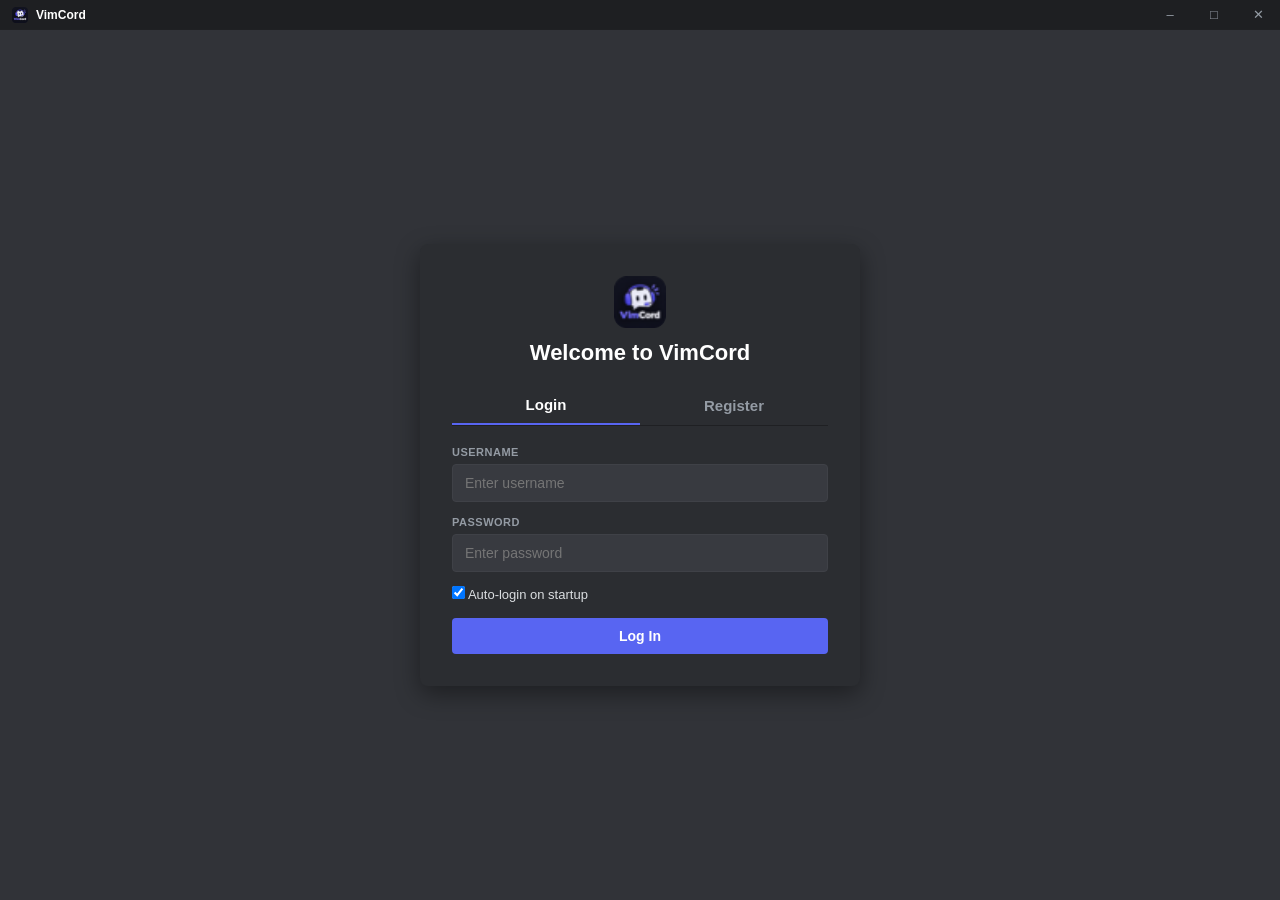
==== commit 5f7d8f01: "fix(client): resolve pywebview lag, hardcode remote server IP, add dedicated login window, and wire " ====
--- a/vimcord/client/web/index.html
+++ b/vimcord/client/web/index.html
@@ -4,13 +4,14 @@
     <meta charset="UTF-8">
     <meta name="viewport" content="width=device-width, initial-scale=1.0">
     <title>VimCord</title>
+    <link rel="icon" href="icon.ico">
     <link rel="stylesheet" href="css/style.css">
 </head>
 <body class="theme-dark">
     <!-- Window Titlebar -->
     <div id="titlebar">
         <div class="titlebar-drag">
-            <span class="app-icon">🎙️</span>
+            <img src="icon.ico" class="app-titlebar-icon" alt="VimCord">
             <span class="app-title">VimCord</span>
             <span id="titlebar-sub"></span>
         </div>
@@ -21,8 +22,8 @@
         </div>
     </div>
 
-    <!-- Main App Container -->
-    <div id="app-container">
+    <!-- Main App Container (hidden until authenticated) -->
+    <div id="app-container" class="hidden">
         <!-- 1. Left Server Rail (72px) -->
         <nav id="server-rail">
             <button class="rail-btn home-btn active" id="btn-rail-home" title="Direct Messages">
@@ -235,37 +236,25 @@
     </div>
 
     <!-- Modals -->
-    <!-- 1. Login/Register Modal -->
-    <div id="modal-login" class="modal-overlay">
+    <!-- Dedicated Login/Register View (shown initially) -->
+    <div id="auth-container">
         <div class="modal-card login-card">
-            <div class="modal-logo">🎙️</div>
+            <div class="modal-logo">
+                <img src="icon.ico" class="login-logo-img" alt="VimCord">
+            </div>
             <h2 class="modal-title">Welcome to VimCord</h2>
             <div class="login-tabs">
-                <button class="login-tab-btn active" id="tab-btn-login">Login</button>
-                <button class="login-tab-btn" id="tab-btn-register">Register</button>
+                <button type="button" class="login-tab-btn active" id="tab-btn-login">Login</button>
+                <button type="button" class="login-tab-btn" id="tab-btn-register">Register</button>
             </div>
             <form id="form-auth">
                 <div class="input-group">
-                    <label>SERVER HOST</label>
-                    <input type="text" id="auth-host" value="127.0.0.1" required>
-                </div>
-                <div class="input-row">
-                    <div class="input-group">
-                        <label>TCP PORT</label>
-                        <input type="number" id="auth-tcp" value="9988" required>
-                    </div>
-                    <div class="input-group">
-                        <label>UDP PORT</label>
-                        <input type="number" id="auth-udp" value="9989" required>
-                    </div>
-                </div>
-                <div class="input-group">
                     <label>USERNAME</label>
-                    <input type="text" id="auth-username" required autocomplete="username">
+                    <input type="text" id="auth-username" required autocomplete="username" placeholder="Enter username">
                 </div>
                 <div class="input-group">
                     <label>PASSWORD</label>
-                    <input type="password" id="auth-password" required autocomplete="current-password">
+                    <input type="password" id="auth-password" required autocomplete="current-password" placeholder="Enter password">
                 </div>
                 <div class="input-row-check" id="row-auto-login">
                     <label><input type="checkbox" id="auth-autologin" checked> Auto-login on startup</label>
@@ -441,6 +430,13 @@
             <h3 id="prompt-title">Create Channel</h3>
             <p id="prompt-desc">Enter name:</p>
             <input type="text" id="prompt-input" style="width: 100%; margin: 12px 0;">
+            <div id="prompt-channel-type-row" class="hidden" style="margin-bottom: 14px; text-align: left;">
+                <label style="font-size: 11px; font-weight: 700; color: var(--text-muted); display: block; margin-bottom: 6px;">CHANNEL TYPE</label>
+                <select id="prompt-channel-type" style="width: 100%; background: var(--bg-input); border: 1px solid var(--border-input); border-radius: 4px; padding: 8px; color: var(--text-bright);">
+                    <option value="text">💬 Text Channel</option>
+                    <option value="voice">🔊 Voice Channel</option>
+                </select>
+            </div>
             <div class="modal-actions">
                 <button id="btn-prompt-cancel" class="btn-secondary">Cancel</button>
                 <button id="btn-prompt-confirm" class="btn-primary">Create</button>
--- a/vimcord/client/web/css/style.css
+++ b/vimcord/client/web/css/style.css
@@ -114,6 +114,13 @@
     margin-right: 6px;
     font-size: 14px;
 }
+.app-titlebar-icon {
+    width: 16px;
+    height: 16px;
+    margin-right: 8px;
+    vertical-align: middle;
+    object-fit: contain;
+}
 .app-title {
     color: var(--text-bright);
     margin-right: 8px;
@@ -1143,6 +1150,18 @@
     display: none !important;
 }
 
+/* Dedicated Login View Container */
+#auth-container {
+    width: 100vw;
+    height: calc(100vh - 30px);
+    display: flex;
+    align-items: center;
+    justify-content: center;
+    background: var(--bg-primary);
+    padding: 16px;
+    box-sizing: border-box;
+}
+
 /* Login Card */
 .modal-card {
     background: var(--bg-card);
@@ -1156,8 +1175,13 @@
     text-align: center;
 }
 .modal-logo {
-    font-size: 36px;
     margin-bottom: 8px;
+}
+.login-logo-img {
+    width: 52px;
+    height: 52px;
+    object-fit: contain;
+    border-radius: 12px;
 }
 .modal-title {
     color: var(--text-bright);
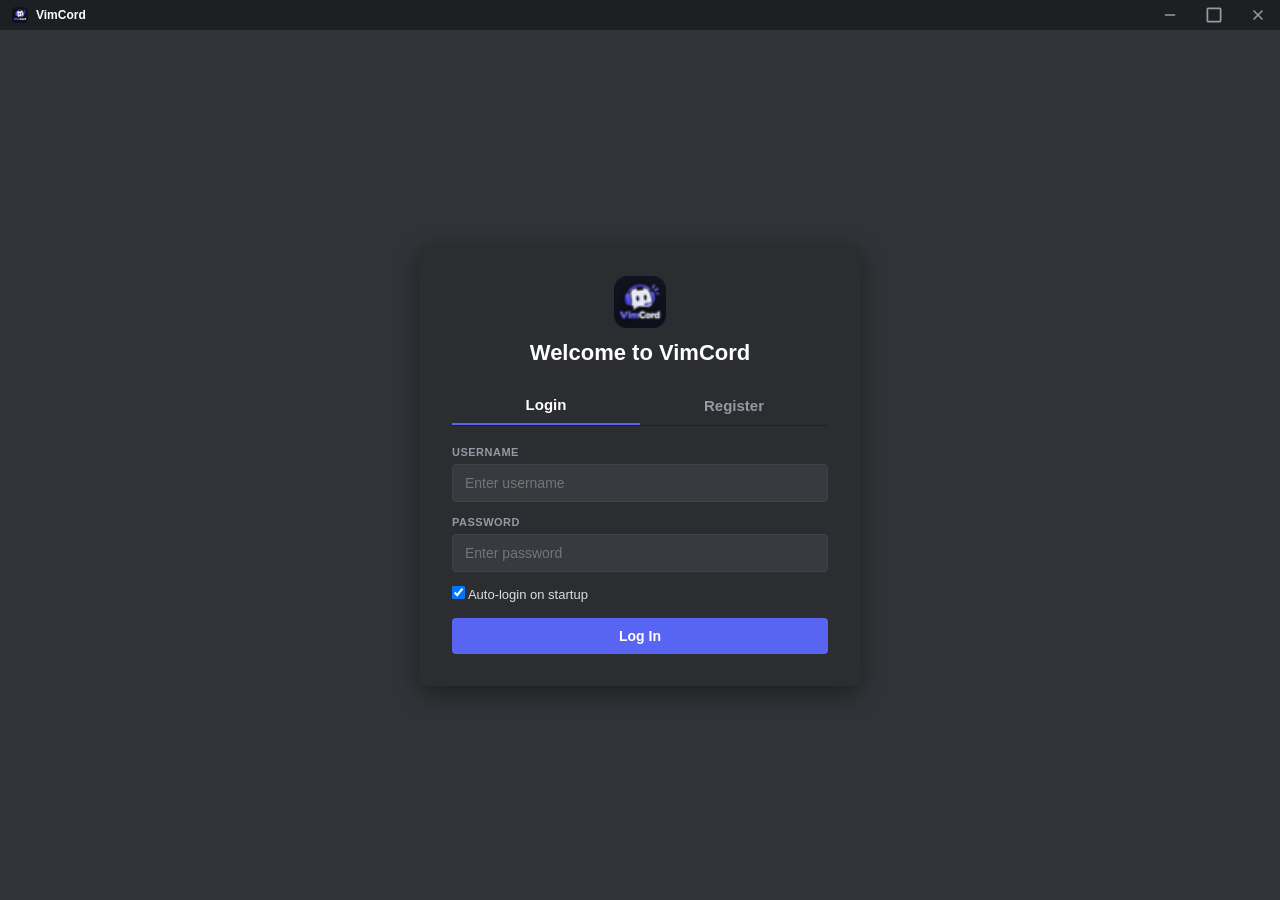
==== commit 74f6c555: "fix(client): complete web migration with Material Symbols, full settings parity, voice/text channel " ====
--- a/vimcord/client/web/index.html
+++ b/vimcord/client/web/index.html
@@ -5,20 +5,28 @@
     <meta name="viewport" content="width=device-width, initial-scale=1.0">
     <title>VimCord</title>
     <link rel="icon" href="icon.ico">
+    <!-- Google Material Symbols Outlined -->
+    <link rel="stylesheet" href="https://fonts.googleapis.com/css2?family=Material+Symbols+Outlined:opsz,wght,FILL,GRAD@20..48,100..700,0..1,-50..200" />
     <link rel="stylesheet" href="css/style.css">
 </head>
 <body class="theme-dark">
-    <!-- Window Titlebar -->
+    <!-- Window Custom Frameless Titlebar -->
     <div id="titlebar">
-        <div class="titlebar-drag">
+        <div class="titlebar-drag pywebview-drag-region">
             <img src="icon.ico" class="app-titlebar-icon" alt="VimCord">
             <span class="app-title">VimCord</span>
             <span id="titlebar-sub"></span>
         </div>
         <div class="titlebar-controls">
-            <button class="tb-btn tb-min" id="btn-win-min" title="Minimize">&#8211;</button>
-            <button class="tb-btn tb-max" id="btn-win-max" title="Maximize">&#9633;</button>
-            <button class="tb-btn tb-close" id="btn-win-close" title="Close to Tray">&#10005;</button>
+            <button class="tb-btn tb-min" id="btn-win-min" title="Minimize">
+                <span class="material-symbols-outlined">remove</span>
+            </button>
+            <button class="tb-btn tb-max" id="btn-win-max" title="Maximize">
+                <span class="material-symbols-outlined" id="tb-max-icon">crop_square</span>
+            </button>
+            <button class="tb-btn tb-close" id="btn-win-close" title="Close to Tray">
+                <span class="material-symbols-outlined">close</span>
+            </button>
         </div>
     </div>
 
@@ -27,16 +35,16 @@
         <!-- 1. Left Server Rail (72px) -->
         <nav id="server-rail">
             <button class="rail-btn home-btn active" id="btn-rail-home" title="Direct Messages">
-                <span class="rail-icon">@</span>
+                <span class="material-symbols-outlined rail-icon">forum</span>
                 <div class="pill-indicator"></div>
             </button>
             <div class="rail-separator"></div>
             <div id="server-rail-list"></div>
             <button class="rail-btn add-server-btn" id="btn-rail-add" title="Create a Server">
-                <span class="rail-icon">+</span>
+                <span class="material-symbols-outlined rail-icon">add</span>
             </button>
             <button class="rail-btn join-server-btn" id="btn-rail-join" title="Join Server via Invite">
-                <span class="rail-icon">🔗</span>
+                <span class="material-symbols-outlined rail-icon">link</span>
             </button>
         </nav>
 
@@ -44,15 +52,21 @@
         <aside id="sidebar">
             <div id="sidebar-header">
                 <div id="sidebar-title">Direct Messages</div>
-                <button id="btn-create-channel" class="header-icon-btn hidden" title="Create Channel">+</button>
-                <button id="btn-server-invite" class="header-icon-btn hidden" title="Server Invite">🔗</button>
+                <div class="sidebar-header-actions">
+                    <button id="btn-create-channel" class="header-icon-btn hidden" title="Create Channel">
+                        <span class="material-symbols-outlined">add</span>
+                    </button>
+                    <button id="btn-server-invite" class="header-icon-btn hidden" title="Server Invite">
+                        <span class="material-symbols-outlined">person_add</span>
+                    </button>
+                </div>
             </div>
 
             <div id="sidebar-content">
                 <!-- Home Sidebar -->
                 <div id="home-sidebar" class="sidebar-section">
                     <button class="sidebar-item active" id="btn-tab-friends">
-                        <span class="item-icon">👥</span>
+                        <span class="material-symbols-outlined item-icon">group</span>
                         <span class="item-name" data-i18n="friends">Friends</span>
                         <span id="pending-badge" class="badge hidden">0</span>
                     </button>
@@ -72,21 +86,25 @@
             <!-- Voice Connected Bar -->
             <div id="voice-status-bar" class="hidden">
                 <div class="voice-status-left">
-                    <div class="voice-status-icon">📶</div>
+                    <span class="material-symbols-outlined voice-status-icon">signal_cellular_alt</span>
                     <div class="voice-status-info">
                         <div class="voice-status-title" data-i18n="voice_connected">Voice Connected</div>
-                        <div id="voice-status-channel" class="voice-status-sub">General / 24ms</div>
+                        <div id="voice-status-channel" class="voice-status-sub">General / RTC Connecting</div>
                     </div>
                 </div>
                 <div class="voice-status-actions">
-                    <button id="btn-voice-screenshare" class="voice-action-btn" title="Screen Share">🖥️</button>
-                    <button id="btn-voice-disconnect" class="voice-action-btn disconnect-btn" title="Disconnect">📞</button>
+                    <button id="btn-voice-screenshare" class="voice-action-btn" title="Screen Share">
+                        <span class="material-symbols-outlined">screen_share</span>
+                    </button>
+                    <button id="btn-voice-disconnect" class="voice-action-btn disconnect-btn" title="Disconnect">
+                        <span class="material-symbols-outlined">call_end</span>
+                    </button>
                 </div>
             </div>
 
             <!-- User Profile Bottom Bar -->
             <div id="user-panel">
-                <div id="user-panel-profile">
+                <div id="user-panel-profile" title="Open Settings">
                     <div class="avatar-wrap">
                         <div id="user-panel-avatar" class="avatar"></div>
                         <div class="status-dot status-online"></div>
@@ -97,9 +115,15 @@
                     </div>
                 </div>
                 <div class="user-panel-controls">
-                    <button id="btn-toggle-mic" class="control-btn" title="Mute Microphone">🎙️</button>
-                    <button id="btn-toggle-deafen" class="control-btn" title="Deafen Audio">🎧</button>
-                    <button id="btn-open-settings" class="control-btn" title="Settings">⚙️</button>
+                    <button id="btn-toggle-mic" class="control-btn" title="Mute Microphone">
+                        <span class="material-symbols-outlined" id="mic-icon-svg">mic</span>
+                    </button>
+                    <button id="btn-toggle-deafen" class="control-btn" title="Deafen Audio">
+                        <span class="material-symbols-outlined" id="deafen-icon-svg">headphones</span>
+                    </button>
+                    <button id="btn-open-settings" class="control-btn" title="Settings">
+                        <span class="material-symbols-outlined">settings</span>
+                    </button>
                 </div>
             </div>
         </aside>
@@ -108,13 +132,17 @@
         <main id="main-content">
             <header id="main-header">
                 <div class="header-left">
-                    <span id="channel-header-icon" class="header-prefix">#</span>
+                    <span class="material-symbols-outlined header-prefix" id="channel-header-icon">tag</span>
                     <span id="channel-header-title" class="header-title">general</span>
                     <span id="channel-header-desc" class="header-desc"></span>
                 </div>
                 <div class="header-right">
-                    <button id="btn-header-call" class="header-btn hidden" title="Start Call">📞</button>
-                    <button id="btn-toggle-members" class="header-btn" title="Toggle Member List">👥</button>
+                    <button id="btn-header-call" class="header-btn hidden" title="Start Direct Call">
+                        <span class="material-symbols-outlined">call</span>
+                    </button>
+                    <button id="btn-toggle-members" class="header-btn" title="Toggle Member List">
+                        <span class="material-symbols-outlined">group</span>
+                    </button>
                 </div>
             </header>
 
@@ -162,8 +190,12 @@
                                 <span id="dm-call-timer">00:00</span>
                             </div>
                             <div class="dm-call-controls">
-                                <button id="btn-call-screenshare" class="call-ctrl-btn" title="Share Screen">🖥️</button>
-                                <button id="btn-call-end" class="call-ctrl-btn call-end-btn" title="End Call">📞</button>
+                                <button id="btn-call-screenshare" class="call-ctrl-btn" title="Share Screen">
+                                    <span class="material-symbols-outlined">screen_share</span>
+                                </button>
+                                <button id="btn-call-end" class="call-ctrl-btn call-end-btn" title="End Call">
+                                    <span class="material-symbols-outlined">call_end</span>
+                                </button>
                             </div>
                         </div>
                         <div class="dm-call-stage">
@@ -192,18 +224,24 @@
                         <div id="attachment-preview-strip" class="hidden">
                             <div class="preview-thumbnail-box">
                                 <img id="preview-thumb-img" class="preview-thumb hidden" alt="Thumb">
-                                <div id="preview-thumb-icon" class="preview-thumb-icon">📄</div>
+                                <span id="preview-thumb-icon" class="material-symbols-outlined preview-thumb-icon">description</span>
                             </div>
                             <div class="preview-details">
                                 <div id="preview-filename" class="preview-name">file.png</div>
                                 <div id="preview-filesize" class="preview-size">1.2 MB</div>
                             </div>
-                            <button id="btn-clear-attachment" class="preview-clear-btn" title="Remove attachment">&#10005;</button>
+                            <button id="btn-clear-attachment" class="preview-clear-btn" title="Remove attachment">
+                                <span class="material-symbols-outlined" style="font-size:16px;">close</span>
+                            </button>
                         </div>
                         <div class="composer-box">
-                            <button id="btn-attach-file" class="composer-action-btn" title="Attach File (max 25MB)">+</button>
-                            <input type="text" id="chat-text-input" placeholder="Send message... (Paste image or file with Ctrl+V)">
-                            <button id="btn-voice-msg" class="composer-action-btn voice-record-btn" title="Voice Message">🎙️</button>
+                            <button id="btn-attach-file" class="composer-action-btn" title="Attach File (max 25MB)">
+                                <span class="material-symbols-outlined">add_circle</span>
+                            </button>
+                            <input type="text" id="chat-text-input" placeholder="Send a message... (Paste files / screenshots with Ctrl+V)">
+                            <button id="btn-voice-msg" class="composer-action-btn voice-record-btn" title="Hold/Click to record voice message">
+                                <span class="material-symbols-outlined">mic</span>
+                            </button>
                         </div>
                     </div>
                 </div>
@@ -220,10 +258,22 @@
                         <div id="voice-participants-grid"></div>
                     </div>
                     <div id="voice-stage-controls">
-                        <button id="btn-stage-mute" class="stage-ctrl-btn">🎙️ <span data-i18n="mute_mic">Mute</span></button>
-                        <button id="btn-stage-deafen" class="stage-ctrl-btn">🎧 <span data-i18n="deafen_audio">Deafen</span></button>
-                        <button id="btn-stage-screen" class="stage-ctrl-btn">🖥️ <span data-i18n="screen_share">Screen</span></button>
-                        <button id="btn-stage-leave" class="stage-ctrl-btn btn-danger">📞 <span data-i18n="disconnect">Disconnect</span></button>
+                        <button id="btn-stage-mute" class="stage-ctrl-btn">
+                            <span class="material-symbols-outlined">mic</span>
+                            <span data-i18n="mute_mic">Mute</span>
+                        </button>
+                        <button id="btn-stage-deafen" class="stage-ctrl-btn">
+                            <span class="material-symbols-outlined">headphones</span>
+                            <span data-i18n="deafen_audio">Deafen</span>
+                        </button>
+                        <button id="btn-stage-screen" class="stage-ctrl-btn">
+                            <span class="material-symbols-outlined">screen_share</span>
+                            <span data-i18n="screen_share">Screen</span>
+                        </button>
+                        <button id="btn-stage-leave" class="stage-ctrl-btn btn-danger">
+                            <span class="material-symbols-outlined">call_end</span>
+                            <span data-i18n="disconnect">Disconnect</span>
+                        </button>
                     </div>
                 </div>
 
@@ -236,7 +286,7 @@
     </div>
 
     <!-- Modals -->
-    <!-- Dedicated Login/Register View (shown initially) -->
+    <!-- Dedicated Login/Register Screen (shown initially) -->
     <div id="auth-container">
         <div class="modal-card login-card">
             <div class="modal-logo">
@@ -265,144 +315,293 @@
         </div>
     </div>
 
-    <!-- 2. Settings Modal -->
+    <!-- 2. Settings Modal (Full 3-Page Feature Parity with PyQt) -->
     <div id="modal-settings" class="modal-overlay hidden">
         <div class="settings-dialog">
             <div class="settings-sidebar">
                 <div class="settings-header-label" data-i18n="user_settings">USER SETTINGS</div>
-                <button class="settings-nav-item active" data-tab="account" data-i18n="about_me">My Account</button>
-                <button class="settings-nav-item" data-tab="voice" data-i18n="voice_channel">Voice & Video</button>
-                <button class="settings-nav-item" data-tab="appearance">Appearance</button>
+                <button class="settings-nav-item active" data-tab="account">
+                    <span class="material-symbols-outlined nav-icon">manage_accounts</span>
+                    <span data-i18n="about_me">My Account</span>
+                </button>
+                <button class="settings-nav-item" data-tab="voice">
+                    <span class="material-symbols-outlined nav-icon">mic</span>
+                    <span data-i18n="voice_channel">Voice & Video</span>
+                </button>
+                <button class="settings-nav-item" data-tab="appearance">
+                    <span class="material-symbols-outlined nav-icon">palette</span>
+                    <span data-i18n="appearance">Appearance</span>
+                </button>
                 <div class="settings-divider"></div>
-                <button class="settings-nav-item item-logout" id="btn-settings-logout">Log Out</button>
+                <button class="settings-nav-item item-logout" id="btn-settings-logout">
+                    <span class="material-symbols-outlined nav-icon">logout</span>
+                    <span>Log Out</span>
+                </button>
             </div>
             <div class="settings-content">
                 <div class="settings-close-wrap">
-                    <button class="settings-close-btn" id="btn-close-settings">&#10005; ESC</button>
-                </div>
-
-                <!-- Account Settings -->
+                    <button class="settings-close-btn" id="btn-close-settings" title="Close Settings">
+                        <span class="material-symbols-outlined">close</span>
+                        <span>ESC</span>
+                    </button>
+                </div>
+
+                <!-- Account Settings Page -->
                 <div id="settings-tab-account" class="settings-page">
                     <h2 data-i18n="about_me">My Account</h2>
-                    <div class="profile-preview-card">
-                        <div id="settings-banner-preview" class="profile-banner-top"></div>
+                    
+                    <!-- Profile Card Preview -->
+                    <div class="profile-card-preview-box">
+                        <div id="settings-banner-preview" class="profile-banner-top">
+                            <div class="banner-overlay-btns">
+                                <button type="button" class="banner-action-btn" id="btn-upload-banner">
+                                    <span class="material-symbols-outlined">photo_camera</span> Change Banner
+                                </button>
+                                <button type="button" class="banner-action-btn btn-danger-subtle" id="btn-remove-banner" title="Remove Banner">
+                                    <span class="material-symbols-outlined">delete</span>
+                                </button>
+                            </div>
+                        </div>
                         <div class="profile-avatar-row">
-                            <div id="settings-avatar-preview" class="profile-avatar-large"></div>
+                            <div class="avatar-interactive-wrap">
+                                <div id="settings-avatar-preview" class="profile-avatar-large"></div>
+                                <button type="button" class="avatar-upload-badge" id="btn-upload-avatar" title="Change Avatar">
+                                    <span class="material-symbols-outlined">photo_camera</span>
+                                </button>
+                                <button type="button" class="avatar-remove-badge" id="btn-remove-avatar" title="Reset Avatar">
+                                    <span class="material-symbols-outlined">delete</span>
+                                </button>
+                            </div>
                             <div class="profile-names">
                                 <div id="settings-disp-preview" class="profile-disp">User</div>
-                                <div id="settings-user-preview" class="profile-user">@user</div>
-                            </div>
-                        </div>
-                    </div>
+                                <div id="settings-user-preview" class="profile-user">@user • ID: u-12345678</div>
+                                <div id="settings-status-preview" class="profile-status-badge">Online</div>
+                            </div>
+                        </div>
+                    </div>
+
                     <div class="settings-section">
                         <label data-i18n="display_name">DISPLAY NAME</label>
-                        <input type="text" id="settings-display-name">
+                        <input type="text" id="settings-display-name" placeholder="Enter display name">
+                    </div>
+                    <div class="settings-section">
+                        <label>USERNAME (@username, English letters, numbers, _, -)</label>
+                        <input type="text" id="settings-username" readonly disabled class="input-disabled">
+                    </div>
+                    <div class="settings-section">
+                        <label>CUSTOM STATUS</label>
+                        <input type="text" id="settings-custom-status" placeholder="e.g. Coding Python, Playing...">
                     </div>
                     <div class="settings-section">
                         <label data-i18n="about_me">ABOUT ME (BIO)</label>
-                        <textarea id="settings-bio" rows="2"></textarea>
-                    </div>
-                    <div class="settings-section">
-                        <label>AVATAR COLOR</label>
+                        <textarea id="settings-bio" rows="2" placeholder="Tell the world about yourself..."></textarea>
+                    </div>
+                    <div class="settings-section">
+                        <label>AVATAR ACCENT COLOR</label>
                         <div class="color-palette" id="avatar-color-palette"></div>
                     </div>
                     <div class="settings-section">
                         <label data-i18n="banner_color">BANNER COLOR</label>
                         <div class="color-palette" id="banner-color-palette"></div>
                     </div>
-                    <h3 style="margin-top: 16px;">Change Password</h3>
-                    <div class="input-row">
+
+                    <div class="profile-action-row" style="margin-top: 18px;">
+                        <button type="button" class="btn-primary" id="btn-save-profile">Save Profile Changes</button>
+                    </div>
+
+                    <div class="settings-separator"></div>
+
+                    <h3>CHANGE PASSWORD</h3>
+                    <div class="input-row" style="margin-top: 10px;">
                         <input type="password" id="input-old-pass" placeholder="Current Password">
-                        <input type="password" id="input-new-pass" placeholder="New Password">
-                    </div>
-                    <button class="btn-secondary" id="btn-save-password" style="margin-top: 8px;">Update Password</button>
-                    <div style="margin-top: 16px;">
-                        <button class="btn-primary" id="btn-save-profile">Save Profile Changes</button>
-                    </div>
-                </div>
-
-                <!-- Voice & Video Settings -->
+                        <input type="password" id="input-new-pass" placeholder="New Password (min 4 characters)">
+                    </div>
+                    <button type="button" class="btn-secondary" id="btn-save-password" style="margin-top: 8px;">Update Password</button>
+                </div>
+
+                <!-- Voice & Video Settings Page -->
                 <div id="settings-tab-voice" class="settings-page hidden">
                     <h2>Voice & Video Settings</h2>
+
                     <div class="settings-section">
                         <label>INPUT DEVICE (MICROPHONE)</label>
-                        <select id="select-audio-input"></select>
+                        <select id="select-audio-input" class="settings-select"></select>
                     </div>
                     <div class="settings-section">
                         <label>OUTPUT DEVICE (SPEAKERS / HEADPHONES)</label>
-                        <select id="select-audio-output"></select>
-                    </div>
+                        <select id="select-audio-output" class="settings-select"></select>
+                    </div>
+
+                    <div class="settings-section">
+                        <div class="slider-header-row">
+                            <label>INPUT VOLUME</label>
+                            <span id="label-mic-volume" class="slider-val-tag">100%</span>
+                        </div>
+                        <input type="range" id="slider-mic-volume" min="0" max="200" value="100" class="custom-slider">
+                    </div>
+                    <div class="settings-section">
+                        <div class="slider-header-row">
+                            <label>OUTPUT VOLUME</label>
+                            <span id="label-output-volume" class="slider-val-tag">100%</span>
+                        </div>
+                        <input type="range" id="slider-output-volume" min="0" max="200" value="100" class="custom-slider">
+                    </div>
+
                     <div class="settings-section">
                         <label>INPUT MODE</label>
                         <div class="radio-card-group">
-                            <label class="radio-card">
+                            <label class="radio-card" id="card-vad">
                                 <input type="radio" name="input_mode" value="vad" id="radio-vad" checked>
-                                <div>
-                                    <div class="radio-title">Voice Activity</div>
+                                <div class="radio-card-body">
+                                    <div class="radio-title">Voice Activity (VAD)</div>
                                     <div class="radio-sub">Automatically transmits voice when speaking</div>
                                 </div>
                             </label>
-                            <label class="radio-card">
+                            <label class="radio-card" id="card-ptt">
                                 <input type="radio" name="input_mode" value="ptt" id="radio-ptt">
-                                <div>
-                                    <div class="radio-title">Push to Talk (PTT)</div>
-                                    <div class="radio-sub">Transmits only when assigned keybind is held down</div>
+                                <div class="radio-card-body">
+                                    <div class="radio-title">Push-to-Talk (PTT)</div>
+                                    <div class="radio-sub">Transmits only while assigned key or mouse button is held</div>
                                 </div>
                             </label>
                         </div>
                     </div>
-                    <div class="settings-section" id="ptt-keybind-container">
+
+                    <div class="settings-section" id="vad-slider-container">
+                        <div class="slider-header-row">
+                            <label>VOICE SENSITIVITY (VAD THRESHOLD)</label>
+                            <span id="label-vad-thresh" class="slider-val-tag">0.015</span>
+                        </div>
+                        <input type="range" id="slider-vad-thresh" min="2" max="50" value="15" class="custom-slider">
+                    </div>
+
+                    <div class="settings-section hidden" id="ptt-keybind-container">
                         <label>SHORTCUT (KEYBIND)</label>
                         <div class="keybind-recorder-box">
                             <div id="ptt-key-display" class="key-badge">Space</div>
-                            <button id="btn-record-keybind" class="btn-secondary" data-i18n="record_keybind">Record Keybind</button>
-                        </div>
-                        <p class="settings-hint">Works in full-screen games, in any language layout, and supports Mouse 3, 4, 5!</p>
-                    </div>
+                            <button type="button" id="btn-record-keybind" class="btn-secondary" data-i18n="record_keybind">Record Keybind</button>
+                            <select id="select-ptt-preset" class="settings-select" style="max-width: 130px;">
+                                <option value="Space">Space</option>
+                                <option value="V">V</option>
+                                <option value="B">B</option>
+                                <option value="C">C</option>
+                                <option value="X">X</option>
+                                <option value="Caps Lock">Caps Lock</option>
+                                <option value="Shift">Shift</option>
+                                <option value="Control">Control</option>
+                                <option value="Alt">Alt</option>
+                                <option value="Mouse 3">Mouse 3</option>
+                                <option value="Mouse 4">Mouse 4</option>
+                                <option value="Mouse 5">Mouse 5</option>
+                            </select>
+                        </div>
+                        <p class="settings-hint">Global hotkey works in all full-screen games, in any keyboard layout, and supports Mouse 3, 4, 5!</p>
+                    </div>
+
                     <div class="settings-section">
                         <label>MIC TEST</label>
                         <div class="mic-test-wrap">
-                            <button id="btn-test-mic" class="btn-secondary">Let's Check</button>
+                            <button type="button" id="btn-test-mic" class="btn-secondary">Let's Check</button>
                             <div class="mic-level-meter">
                                 <div id="mic-level-bar" class="mic-level-fill"></div>
                             </div>
                         </div>
                     </div>
-                </div>
-
-                <!-- Appearance Settings -->
+
+                    <div class="settings-separator"></div>
+
+                    <h3>SCREEN SHARE QUALITY & PERFORMANCE</h3>
+                    <div class="screen-presets-row" style="margin-top: 10px;">
+                        <div class="preset-field">
+                            <label>Resolution</label>
+                            <select id="select-screen-res" class="settings-select">
+                                <option value="480p">480p</option>
+                                <option value="720p" selected>720p</option>
+                                <option value="1080p">1080p</option>
+                            </select>
+                        </div>
+                        <div class="preset-field">
+                            <label>FPS</label>
+                            <select id="select-screen-fps" class="settings-select">
+                                <option value="15">15 FPS</option>
+                                <option value="24">24 FPS</option>
+                                <option value="30" selected>30 FPS</option>
+                                <option value="60">60 FPS</option>
+                            </select>
+                        </div>
+                    </div>
+                    <div class="settings-section" style="margin-top: 12px;">
+                        <div class="slider-header-row">
+                            <label>STREAM COMPRESSION QUALITY</label>
+                            <span id="label-screen-quality" class="slider-val-tag">45%</span>
+                        </div>
+                        <input type="range" id="slider-screen-quality" min="20" max="85" value="45" class="custom-slider">
+                    </div>
+                </div>
+
+                <!-- Appearance & Notifications Settings Page -->
                 <div id="settings-tab-appearance" class="settings-page hidden">
-                    <h2>Appearance</h2>
-                    <div class="settings-section">
-                        <label>THEME</label>
+                    <h2>Appearance & Notifications</h2>
+                    
+                    <div class="settings-section">
+                        <label>APPLICATION THEME</label>
                         <div class="theme-options">
                             <label class="theme-card">
                                 <input type="radio" name="theme_select" value="dark" checked>
-                                <div>Dark (Default)</div>
+                                <div class="theme-card-body">
+                                    <div class="theme-name">Dark (Discord Dark)</div>
+                                    <div class="theme-desc">Classic Discord dark theme</div>
+                                </div>
                             </label>
                             <label class="theme-card">
                                 <input type="radio" name="theme_select" value="amoled">
-                                <div>Midnight (AMOLED)</div>
+                                <div class="theme-card-body">
+                                    <div class="theme-name">Midnight (AMOLED)</div>
+                                    <div class="theme-desc">Deep #000000 black for high contrast OLED displays</div>
+                                </div>
                             </label>
                             <label class="theme-card">
                                 <input type="radio" name="theme_select" value="light">
-                                <div>Light</div>
+                                <div class="theme-card-body">
+                                    <div class="theme-name">Light (Discord Light)</div>
+                                    <div class="theme-desc">Crisp light user interface theme</div>
+                                </div>
                             </label>
                         </div>
                     </div>
-                    <div class="settings-section">
-                        <label>LANGUAGE / ЯЗЫК</label>
+
+                    <div class="settings-section">
+                        <label>INTERFACE LANGUAGE / ЯЗЫК ИНТЕРФЕЙСА</label>
                         <div class="lang-options">
                             <label class="theme-card">
                                 <input type="radio" name="lang_select" value="en" checked>
-                                <div>English</div>
+                                <div class="theme-card-body">
+                                    <div class="theme-name">English</div>
+                                    <div class="theme-desc">Default language</div>
+                                </div>
                             </label>
                             <label class="theme-card">
                                 <input type="radio" name="lang_select" value="ru">
-                                <div>Русский</div>
+                                <div class="theme-card-body">
+                                    <div class="theme-name">Русский</div>
+                                    <div class="theme-desc">Русский интерфейс и контекстное меню трея</div>
+                                </div>
                             </label>
                         </div>
-                        <p class="settings-hint">Updates all labels and System Tray menu items immediately.</p>
+                        <p class="settings-hint">Changes apply immediately to all UI labels and System Tray menu items.</p>
+                    </div>
+
+                    <div class="settings-separator"></div>
+
+                    <h3>NOTIFICATIONS & DO NOT DISTURB</h3>
+                    <div class="settings-section" style="margin-top: 10px;">
+                        <label class="checkbox-card">
+                            <input type="checkbox" id="cb-dnd-mode">
+                            <div>
+                                <div class="cb-title">Do Not Disturb (Disable desktop popups)</div>
+                                <div class="cb-desc">Mutes incoming message notification chimes and desktop toasts</div>
+                            </div>
+                        </label>
                     </div>
                 </div>
             </div>
@@ -416,10 +615,14 @@
                 <div id="incoming-caller-avatar" class="avatar-large"></div>
             </div>
             <h2 id="incoming-caller-name">Alice</h2>
-            <p>Incoming VimCord Call...</p>
+            <p>Incoming VimCord Direct Call...</p>
             <div class="incoming-call-actions">
-                <button id="btn-accept-call" class="btn-circle btn-call-accept" title="Accept">📞</button>
-                <button id="btn-decline-call" class="btn-circle btn-call-decline" title="Decline">✕</button>
+                <button id="btn-accept-call" class="btn-circle btn-call-accept" title="Accept">
+                    <span class="material-symbols-outlined">call</span>
+                </button>
+                <button id="btn-decline-call" class="btn-circle btn-call-decline" title="Decline">
+                    <span class="material-symbols-outlined">call_end</span>
+                </button>
             </div>
         </div>
     </div>
@@ -432,9 +635,9 @@
             <input type="text" id="prompt-input" style="width: 100%; margin: 12px 0;">
             <div id="prompt-channel-type-row" class="hidden" style="margin-bottom: 14px; text-align: left;">
                 <label style="font-size: 11px; font-weight: 700; color: var(--text-muted); display: block; margin-bottom: 6px;">CHANNEL TYPE</label>
-                <select id="prompt-channel-type" style="width: 100%; background: var(--bg-input); border: 1px solid var(--border-input); border-radius: 4px; padding: 8px; color: var(--text-bright);">
-                    <option value="text">💬 Text Channel</option>
-                    <option value="voice">🔊 Voice Channel</option>
+                <select id="prompt-channel-type" class="settings-select" style="width: 100%;">
+                    <option value="text">Text Channel</option>
+                    <option value="voice">Voice Channel</option>
                 </select>
             </div>
             <div class="modal-actions">
@@ -448,7 +651,9 @@
     <div id="lightbox-modal" class="modal-overlay hidden">
         <div class="lightbox-content">
             <img id="lightbox-img" src="" alt="Full view">
-            <button id="btn-close-lightbox" class="lightbox-close">&#10005;</button>
+            <button id="btn-close-lightbox" class="lightbox-close">
+                <span class="material-symbols-outlined">close</span>
+            </button>
         </div>
     </div>
 
--- a/vimcord/client/web/css/style.css
+++ b/vimcord/client/web/css/style.css
@@ -63,6 +63,31 @@
     -webkit-user-drag: none;
 }
 
+.material-symbols-outlined {
+    font-family: 'Material Symbols Outlined';
+    font-weight: normal;
+    font-style: normal;
+    font-size: 20px;
+    line-height: 1;
+    letter-spacing: normal;
+    text-transform: none;
+    display: inline-flex;
+    align-items: center;
+    justify-content: center;
+    white-space: nowrap;
+    word-wrap: normal;
+    direction: ltr;
+    -webkit-font-feature-settings: 'liga';
+    -webkit-font-smoothing: antialiased;
+    vertical-align: middle;
+    user-select: none;
+}
+
+.pywebview-drag-region {
+    -webkit-app-region: drag;
+    user-select: none;
+}
+
 body {
     background-color: var(--bg-main);
     color: var(--text-normal);
@@ -1370,30 +1395,103 @@
 .settings-section {
     margin-bottom: 20px;
 }
-.profile-preview-card {
+.profile-card-preview-box {
     background: var(--bg-panel);
     border-radius: 8px;
     overflow: hidden;
     margin-bottom: 20px;
+    border: 1px solid var(--border-color);
 }
 .profile-banner-top {
-    height: 80px;
-    background: var(--accent);
+    height: 100px;
+    background-color: var(--accent);
+    position: relative;
+    background-size: cover;
+    background-position: center;
+}
+.banner-overlay-btns {
+    position: absolute;
+    top: 10px;
+    right: 10px;
+    display: flex;
+    gap: 8px;
+}
+.banner-action-btn {
+    background: rgba(0, 0, 0, 0.6);
+    color: #fff;
+    border: 1px solid rgba(255, 255, 255, 0.2);
+    border-radius: 4px;
+    padding: 4px 8px;
+    font-size: 11px;
+    font-weight: 600;
+    cursor: pointer;
+    display: flex;
+    align-items: center;
+    gap: 4px;
+    transition: background 0.15s;
+}
+.banner-action-btn:hover {
+    background: rgba(0, 0, 0, 0.85);
+}
+.banner-action-btn .material-symbols-outlined {
+    font-size: 14px;
+}
+.btn-danger-subtle {
+    color: #f23f43;
 }
 .profile-avatar-row {
     padding: 0 16px 16px 16px;
     display: flex;
     align-items: flex-end;
     gap: 16px;
-    margin-top: -32px;
+    margin-top: -38px;
+}
+.avatar-interactive-wrap {
+    position: relative;
+    width: 76px;
+    height: 76px;
+    flex-shrink: 0;
 }
 .profile-avatar-large {
-    width: 72px;
-    height: 72px;
+    width: 76px;
+    height: 76px;
     border-radius: 50%;
     border: 6px solid var(--bg-panel);
     background: var(--accent);
     background-size: cover;
+    background-position: center;
+    display: flex;
+    align-items: center;
+    justify-content: center;
+    font-size: 28px;
+    font-weight: bold;
+    color: #fff;
+}
+.avatar-upload-badge, .avatar-remove-badge {
+    position: absolute;
+    bottom: 2px;
+    right: -2px;
+    width: 24px;
+    height: 24px;
+    border-radius: 50%;
+    background: var(--bg-hover);
+    border: 2px solid var(--bg-panel);
+    color: #fff;
+    display: flex;
+    align-items: center;
+    justify-content: center;
+    cursor: pointer;
+    transition: background 0.15s;
+}
+.avatar-upload-badge:hover, .avatar-remove-badge:hover {
+    background: var(--bg-selected);
+}
+.avatar-upload-badge .material-symbols-outlined, .avatar-remove-badge .material-symbols-outlined {
+    font-size: 13px;
+}
+.avatar-remove-badge {
+    right: 24px;
+    color: var(--red);
 }
 .profile-names .profile-disp {
     font-size: 18px;
@@ -1404,10 +1502,68 @@
     font-size: 13px;
     color: var(--text-muted);
 }
+.profile-status-badge {
+    display: inline-block;
+    font-size: 11px;
+    padding: 2px 8px;
+    border-radius: 10px;
+    background: rgba(35, 165, 90, 0.2);
+    color: var(--green);
+    margin-top: 4px;
+    font-weight: 600;
+}
+.input-disabled {
+    opacity: 0.65;
+    cursor: not-allowed;
+}
+.settings-separator {
+    height: 1px;
+    background: var(--border-color);
+    margin: 24px 0 18px 0;
+}
+.slider-header-row {
+    display: flex;
+    justify-content: space-between;
+    align-items: center;
+    margin-bottom: 6px;
+}
+.slider-val-tag {
+    font-size: 12px;
+    font-weight: 700;
+    color: var(--accent);
+    background: rgba(88, 101, 242, 0.15);
+    padding: 2px 8px;
+    border-radius: 4px;
+}
+.custom-slider {
+    width: 100%;
+    -webkit-appearance: none;
+    appearance: none;
+    height: 6px;
+    border-radius: 3px;
+    background: var(--bg-input);
+    outline: none;
+    cursor: pointer;
+}
+.custom-slider::-webkit-slider-thumb {
+    -webkit-appearance: none;
+    appearance: none;
+    width: 16px;
+    height: 16px;
+    border-radius: 50%;
+    background: #fff;
+    cursor: pointer;
+    box-shadow: 0 2px 6px rgba(0,0,0,0.4);
+    transition: transform 0.1s;
+}
+.custom-slider::-webkit-slider-thumb:hover {
+    transform: scale(1.15);
+}
 .color-palette {
     display: flex;
     gap: 8px;
     flex-wrap: wrap;
+    margin-top: 6px;
 }
 .color-swatch {
     width: 32px;
@@ -1415,9 +1571,14 @@
     border-radius: 6px;
     cursor: pointer;
     border: 2px solid transparent;
+    transition: transform 0.1s, border-color 0.15s;
+}
+.color-swatch:hover {
+    transform: scale(1.08);
 }
 .color-swatch.active {
     border-color: #fff;
+    box-shadow: 0 0 8px rgba(255,255,255,0.4);
 }
 .radio-card-group, .theme-options, .lang-options {
     display: flex;
@@ -1431,9 +1592,73 @@
     padding: 12px;
     cursor: pointer;
     display: flex;
-    align-items: center;
+    align-items: flex-start;
     gap: 10px;
     color: var(--text-normal);
+    transition: border-color 0.15s, background 0.15s;
+}
+.radio-card:hover, .theme-card:hover {
+    background: var(--bg-hover);
+}
+.radio-card input[type="radio"], .theme-card input[type="radio"] {
+    margin-top: 3px;
+    accent-color: var(--accent);
+    cursor: pointer;
+}
+.radio-title, .theme-name {
+    font-weight: 600;
+    font-size: 14px;
+    color: var(--text-bright);
+}
+.radio-sub, .theme-desc {
+    font-size: 12px;
+    color: var(--text-muted);
+    margin-top: 2px;
+}
+.screen-presets-row {
+    display: flex;
+    gap: 16px;
+}
+.preset-field {
+    flex: 1;
+}
+.preset-field label {
+    display: block;
+    font-size: 11px;
+    font-weight: 700;
+    color: var(--text-muted);
+    margin-bottom: 6px;
+}
+.checkbox-card {
+    display: flex;
+    align-items: flex-start;
+    gap: 12px;
+    background: var(--bg-input);
+    border: 1px solid var(--border-input);
+    border-radius: 6px;
+    padding: 12px;
+    cursor: pointer;
+    transition: background 0.15s;
+}
+.checkbox-card:hover {
+    background: var(--bg-hover);
+}
+.checkbox-card input[type="checkbox"] {
+    width: 18px;
+    height: 18px;
+    accent-color: var(--accent);
+    margin-top: 2px;
+    cursor: pointer;
+}
+.cb-title {
+    font-weight: 600;
+    font-size: 14px;
+    color: var(--text-bright);
+}
+.cb-desc {
+    font-size: 12px;
+    color: var(--text-muted);
+    margin-top: 2px;
 }
 .keybind-recorder-box {
     display: flex;
@@ -1478,6 +1703,58 @@
     height: 100%;
     background: var(--green);
     transition: width 0.08s;
+}
+
+/* Voice Channel Tree Connected Users */
+.channel-voice-users {
+    padding-left: 28px;
+    display: flex;
+    flex-direction: column;
+    gap: 2px;
+    margin-bottom: 4px;
+}
+.channel-voice-user {
+    display: flex;
+    align-items: center;
+    gap: 8px;
+    padding: 3px 6px;
+    border-radius: 4px;
+    font-size: 13px;
+    color: var(--text-normal);
+}
+.channel-voice-user:hover {
+    background: var(--bg-hover);
+}
+.channel-voice-user .vu-avatar {
+    width: 22px;
+    height: 22px;
+    border-radius: 50%;
+    background: var(--accent);
+    display: flex;
+    align-items: center;
+    justify-content: center;
+    font-size: 10px;
+    font-weight: bold;
+    color: #fff;
+    background-size: cover;
+    background-position: center;
+}
+.channel-voice-user.speaking .vu-avatar {
+    box-shadow: 0 0 0 2px var(--green);
+}
+.channel-voice-user .vu-name {
+    flex: 1;
+    white-space: nowrap;
+    overflow: hidden;
+    text-overflow: ellipsis;
+}
+.channel-voice-user .vu-icons {
+    display: flex;
+    gap: 4px;
+    color: var(--text-muted);
+}
+.channel-voice-user .vu-icons .material-symbols-outlined {
+    font-size: 14px;
 }
 
 /* Incoming Call Modal */
